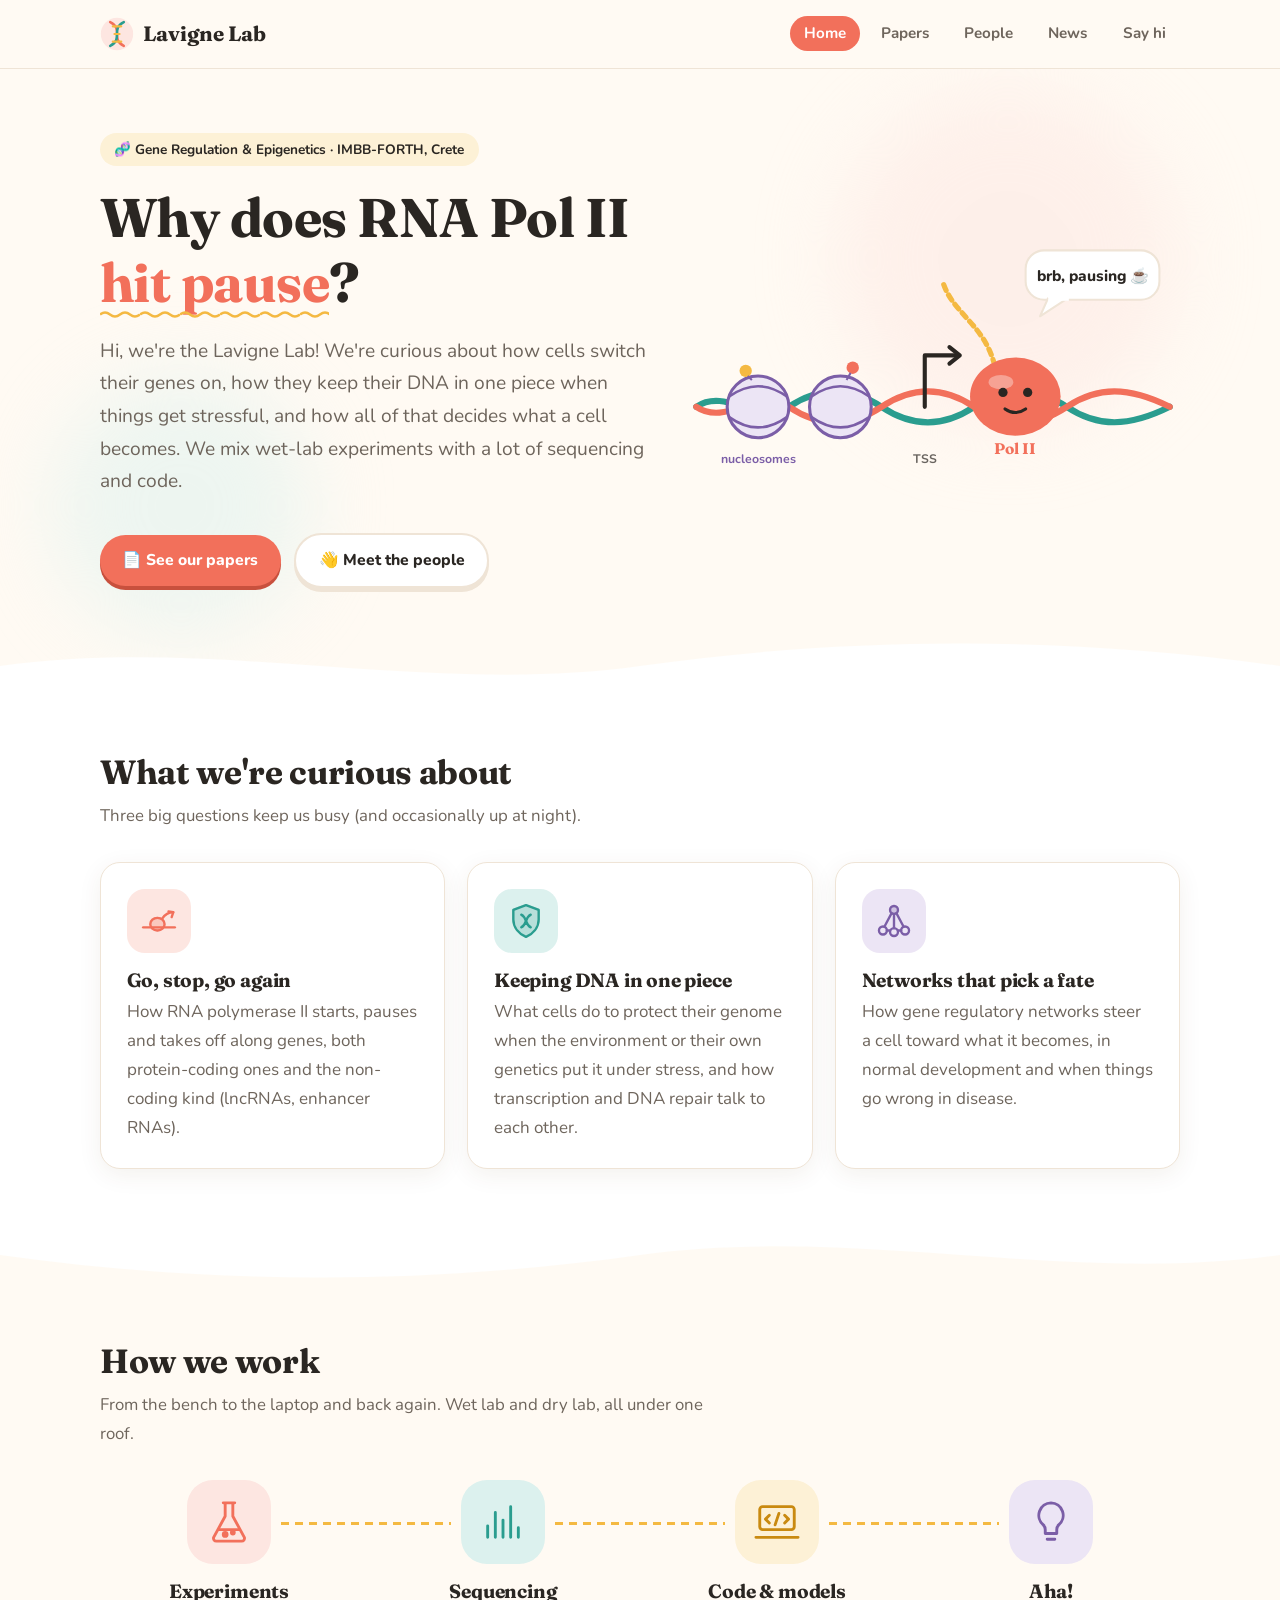
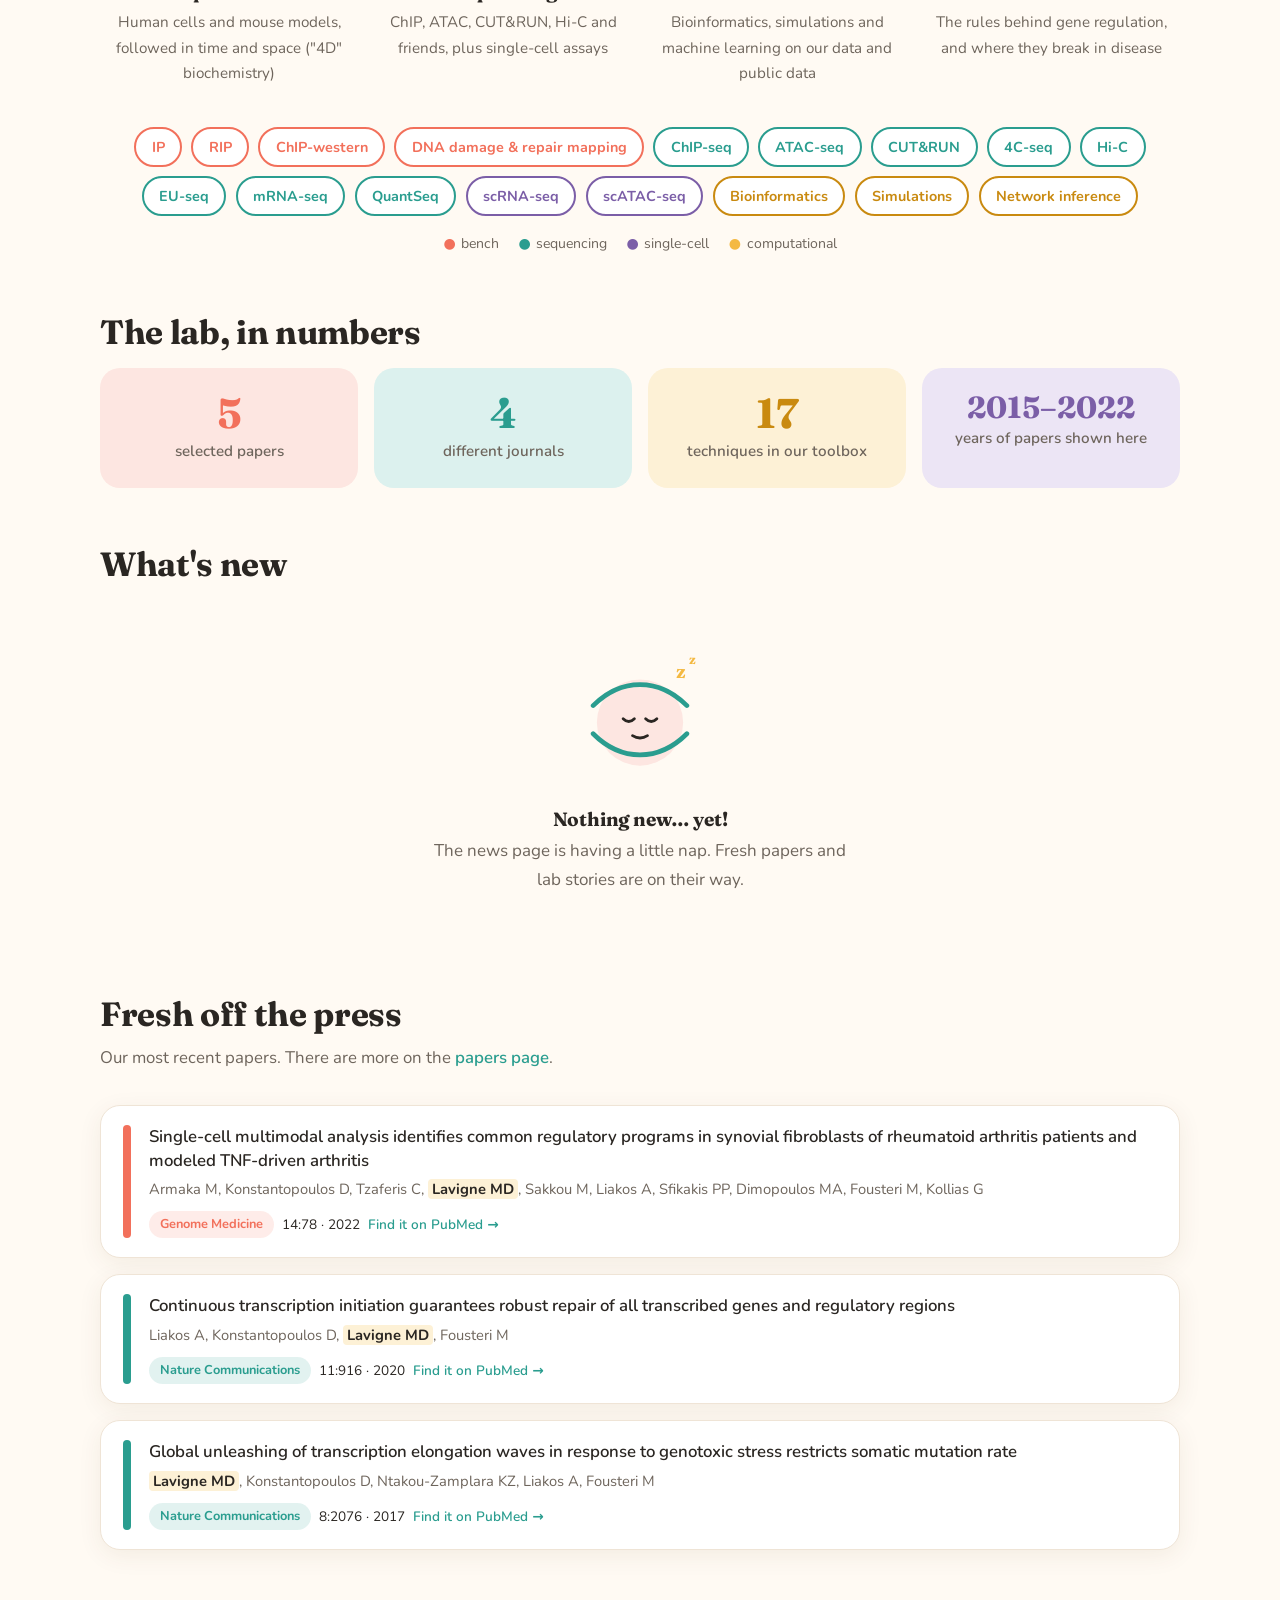
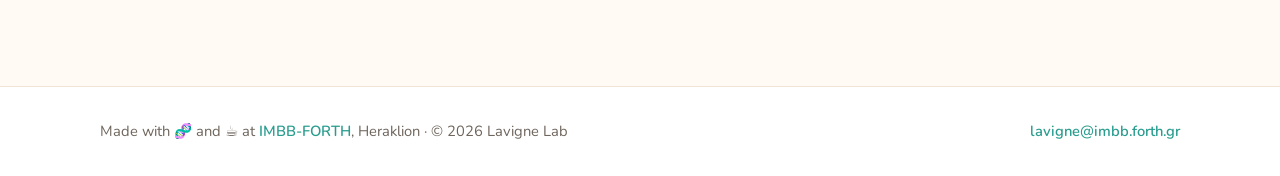
==== index.html @ dcebb525 "Lavigne Lab website: home, papers, people, news and contact pages Co-Authored-By: Claude Opus 5.5 <n" ====
<!doctype html>
<html lang="en">
<head>
  <meta charset="utf-8">
  <meta name="viewport" content="width=device-width, initial-scale=1">
  <title>Lavigne Lab · IMBB-FORTH</title>
  <meta name="description" content="Lavigne Lab at IMBB-FORTH, Crete: how cells switch genes on, keep their DNA safe, and decide what to become.">
  <link rel="preconnect" href="https://fonts.googleapis.com">
  <link href="https://fonts.googleapis.com/css2?family=Fraunces:opsz,wght@9..144,600;9..144,700&family=Nunito:wght@400;600;700;800&display=swap" rel="stylesheet">
  <link rel="stylesheet" href="css/style.css">
</head>
<body>
  <header id="site-header"></header>

  <main>
    <!-- HERO -->
    <section class="hero">
      <div class="blob" style="width:340px;height:340px;background:var(--coral-soft);top:20px;right:8%"></div>
      <div class="blob" style="width:260px;height:260px;background:var(--teal-soft);bottom:0;left:4%"></div>
      <div class="container hero-grid">
        <div>
          <span class="pill">🧬 Gene Regulation &amp; Epigenetics · IMBB-FORTH, Crete</span>
          <h1>Why does RNA Pol II <span class="squiggle">hit pause</span>?</h1>
          <p class="lead">Hi, we're the Lavigne Lab! We're curious about how cells switch their genes on, how they keep their DNA in one piece when things get stressful, and how all of that decides what a cell becomes. We mix wet-lab experiments with a lot of sequencing and code.</p>
          <a class="btn" href="publications.html">📄 See our papers</a>
          <a class="btn ghost" href="members.html">👋 Meet the people</a>
        </div>

        <div class="hero-art">
          <svg viewBox="0 0 480 300" role="img" aria-label="Cartoon of RNA polymerase II paused just after a gene's start site, with nucleosomes upstream">
            <!-- DNA -->
            <path d="M10 200 C 40 180, 70 220, 100 200 S 160 180, 190 200 S 250 220, 280 200 S 340 180, 370 200 S 430 220, 470 200" fill="none" stroke="#2a9d8f" stroke-width="6" stroke-linecap="round"/>
            <path d="M10 200 C 40 220, 70 180, 100 200 S 160 220, 190 200 S 250 180, 280 200 S 340 220, 370 200 S 430 180, 470 200" fill="none" stroke="#f2705b" stroke-width="6" stroke-linecap="round"/>
            <!-- nucleosomes -->
            <g>
              <circle cx="70" cy="200" r="30" fill="#ece5f5" stroke="#7b5ea7" stroke-width="3"/>
              <path d="M42 190 Q70 170 98 190 M42 210 Q70 230 98 210" fill="none" stroke="#7b5ea7" stroke-width="2.5"/>
              <circle cx="150" cy="200" r="30" fill="#ece5f5" stroke="#7b5ea7" stroke-width="3"/>
              <path d="M122 190 Q150 170 178 190 M122 210 Q150 230 178 210" fill="none" stroke="#7b5ea7" stroke-width="2.5"/>
              <!-- histone tail marks -->
              <circle cx="58" cy="165" r="6" fill="#f4b942"/><line x1="64" y1="174" x2="60" y2="170" stroke="#7b5ea7" stroke-width="2"/>
              <circle cx="162" cy="162" r="6" fill="#f2705b"/><line x1="156" y1="174" x2="160" y2="167" stroke="#7b5ea7" stroke-width="2"/>
              <text x="70" y="255" text-anchor="middle" font-family="Nunito" font-weight="700" font-size="12" fill="#7b5ea7">nucleosomes</text>
            </g>
            <!-- TSS arrow -->
            <path d="M232 200 V150 H262" fill="none" stroke="#2a2622" stroke-width="4" stroke-linecap="round" stroke-linejoin="round"/>
            <path d="M256 142 L266 150 L256 158" fill="none" stroke="#2a2622" stroke-width="4" stroke-linecap="round" stroke-linejoin="round"/>
            <text x="232" y="255" text-anchor="middle" font-family="Nunito" font-weight="700" font-size="12" fill="currentColor" opacity=".7">TSS</text>
            <!-- RNA -->
            <path class="rna" d="M300 160 C 290 120, 260 110, 250 80" fill="none" stroke="#f4b942" stroke-width="5" stroke-linecap="round"/>
            <!-- Pol II -->
            <g class="pol2">
              <ellipse cx="320" cy="190" rx="44" ry="38" fill="#f2705b"/>
              <ellipse cx="306" cy="176" rx="12" ry="7" fill="#fff" opacity=".35"/>
              <circle cx="308" cy="186" r="4.5" fill="#2a2622"/><circle cx="332" cy="186" r="4.5" fill="#2a2622"/>
              <path d="M310 202 q10 7 20 0" fill="none" stroke="#2a2622" stroke-width="3" stroke-linecap="round"/>
              <text x="320" y="246" text-anchor="middle" font-family="Fraunces" font-weight="700" font-size="15" fill="#f2705b">Pol II</text>
            </g>
            <!-- speech bubble -->
            <g class="pause-bubble">
              <rect x="330" y="48" width="130" height="48" rx="18" fill="#fff" stroke="#efe4d6" stroke-width="2"/>
              <path d="M352 94 L344 112 L370 95" fill="#fff" stroke="#efe4d6" stroke-width="2" stroke-linejoin="round"/>
              <rect x="352" y="92" width="20" height="5" fill="#fff"/>
              <text x="395" y="78" text-anchor="middle" font-family="Nunito" font-weight="800" font-size="15" fill="#2a2622">brb, pausing ☕</text>
            </g>
          </svg>
        </div>
      </div>
    </section>

    <!-- WHAT WE STUDY -->
    <svg class="wave" viewBox="0 0 1440 60" preserveAspectRatio="none" aria-hidden="true"><path d="M0 30 C 240 0, 480 60, 720 30 S 1200 0, 1440 30 V60 H0Z" fill="var(--surface)"/></svg>
    <section class="band">
      <div class="container">
        <h2>What we're curious about</h2>
        <p class="section-sub">Three big questions keep us busy (and occasionally up at night).</p>
        <div class="grid">
          <div class="card reveal">
            <div class="icon-badge bg-coral">
              <svg viewBox="0 0 48 48" fill="none" stroke="currentColor" stroke-width="3" stroke-linecap="round" stroke-linejoin="round"><path d="M4 32h40"/><ellipse cx="22" cy="28" rx="9" ry="8" fill="currentColor" opacity=".25"/><ellipse cx="22" cy="28" rx="9" ry="8"/><path d="M28 21c4-6 9-8 14-8"/><path d="M36 12l6 1-2 6"/></svg>
            </div>
            <h3>Go, stop, go again</h3>
            <p>How RNA polymerase II starts, pauses and takes off along genes, both protein-coding ones and the non-coding kind (lncRNAs, enhancer RNAs).</p>
          </div>
          <div class="card reveal">
            <div class="icon-badge bg-teal">
              <svg viewBox="0 0 48 48" fill="none" stroke="currentColor" stroke-width="3" stroke-linecap="round" stroke-linejoin="round"><path d="M24 4l16 6v12c0 10-7 18-16 22C15 40 8 32 8 22V10z" fill="currentColor" opacity=".2"/><path d="M24 4l16 6v12c0 10-7 18-16 22C15 40 8 32 8 22V10z"/><path d="M18 16c8 4 4 12 12 16M30 16c-8 4-4 12-12 16"/></svg>
            </div>
            <h3>Keeping DNA in one piece</h3>
            <p>What cells do to protect their genome when the environment or their own genetics put it under stress, and how transcription and DNA repair talk to each other.</p>
          </div>
          <div class="card reveal">
            <div class="icon-badge bg-plum">
              <svg viewBox="0 0 48 48" fill="none" stroke="currentColor" stroke-width="3" stroke-linecap="round" stroke-linejoin="round"><circle cx="24" cy="10" r="5" fill="currentColor" opacity=".25"/><circle cx="10" cy="36" r="5"/><circle cx="24" cy="38" r="5"/><circle cx="38" cy="36" r="5"/><circle cx="24" cy="10" r="5"/><path d="M21 14L12 31M24 15v18M27 14l9 17M15 36h4M29 36h4"/></svg>
            </div>
            <h3>Networks that pick a fate</h3>
            <p>How gene regulatory networks steer a cell toward what it becomes, in normal development and when things go wrong in disease.</p>
          </div>
        </div>
      </div>
    </section>
    <svg class="wave" viewBox="0 0 1440 60" preserveAspectRatio="none" aria-hidden="true"><path d="M0 0 H1440 V30 C 1200 60, 960 0, 720 30 S 240 60, 0 30Z" fill="var(--surface)"/></svg>

    <!-- HOW WE WORK -->
    <section>
      <div class="container">
        <h2>How we work</h2>
        <p class="section-sub">From the bench to the laptop and back again. Wet lab and dry lab, all under one roof.</p>
        <div class="pipeline">
          <div class="step reveal">
            <div class="icon-badge bg-coral"><svg viewBox="0 0 48 48" fill="none" stroke="currentColor" stroke-width="3" stroke-linecap="round" stroke-linejoin="round"><path d="M18 4h12M20 4v14L8 40a3 3 0 0 0 3 4h26a3 3 0 0 0 3-4L28 18V4"/><path d="M13 32h22" /><circle cx="20" cy="37" r="2" fill="currentColor"/><circle cx="28" cy="35" r="1.5" fill="currentColor"/></svg></div>
            <h3>Experiments</h3><p>Human cells and mouse models, followed in time and space ("4D" biochemistry)</p>
          </div>
          <div class="step reveal">
            <div class="icon-badge bg-teal"><svg viewBox="0 0 48 48" fill="none" stroke="currentColor" stroke-width="3" stroke-linecap="round"><path d="M8 40V28M16 40V14M24 40V22M32 40V8M40 40V30"/></svg></div>
            <h3>Sequencing</h3><p>ChIP, ATAC, CUT&amp;RUN, Hi-C and friends, plus single-cell assays</p>
          </div>
          <div class="step reveal">
            <div class="icon-badge bg-sun"><svg viewBox="0 0 48 48" fill="none" stroke="currentColor" stroke-width="3" stroke-linecap="round" stroke-linejoin="round"><rect x="6" y="8" width="36" height="24" rx="3"/><path d="M2 40h44M16 17l-4 4 4 4M32 17l4 4-4 4M26 15l-4 12"/></svg></div>
            <h3>Code &amp; models</h3><p>Bioinformatics, simulations and machine learning on our data and public data</p>
          </div>
          <div class="step reveal">
            <div class="icon-badge bg-plum"><svg viewBox="0 0 48 48" fill="none" stroke="currentColor" stroke-width="3" stroke-linecap="round" stroke-linejoin="round"><path d="M18 36h12M20 42h8M24 4a13 13 0 0 0-8 23c1 1 2 3 2 5v4h12v-4c0-2 1-4 2-5A13 13 0 0 0 24 4z"/></svg></div>
            <h3>Aha!</h3><p>The rules behind gene regulation, and where they break in disease</p>
          </div>
        </div>

        <div class="cloud" aria-label="Techniques we use">
          <span class="chip wet">IP</span><span class="chip wet">RIP</span><span class="chip wet">ChIP-western</span><span class="chip wet">DNA damage &amp; repair mapping</span>
          <span class="chip seq">ChIP-seq</span><span class="chip seq">ATAC-seq</span><span class="chip seq">CUT&amp;RUN</span><span class="chip seq">4C-seq</span><span class="chip seq">Hi-C</span><span class="chip seq">EU-seq</span><span class="chip seq">mRNA-seq</span><span class="chip seq">QuantSeq</span>
          <span class="chip sc">scRNA-seq</span><span class="chip sc">scATAC-seq</span>
          <span class="chip dry">Bioinformatics</span><span class="chip dry">Simulations</span><span class="chip dry">Network inference</span>
        </div>
        <div class="legend"><span class="wet">bench</span><span class="seq">sequencing</span><span class="sc">single-cell</span><span class="dry">computational</span></div>
      </div>
    </section>

    <!-- NUMBERS -->
    <section style="padding-top:0">
      <div class="container">
        <h2>The lab, in numbers</h2>
        <div class="stats" id="stats"></div>
      </div>
    </section>

    <!-- NEWS + PAPERS -->
    <section style="padding-top:0">
      <div class="container">
        <h2>What's new</h2>
        <div id="home-news"></div>
      </div>
    </section>
    <section style="padding-top:0">
      <div class="container">
        <h2>Fresh off the press</h2>
        <p class="section-sub">Our most recent papers. There are more on the <a href="publications.html">papers page</a>.</p>
        <div id="home-pubs"></div>
      </div>
    </section>
  </main>

  <footer id="site-footer"></footer>
  <script src="js/data.js"></script>
  <script src="js/main.js"></script>
</body>
</html>
---- css/style.css ----
:root {
  --bg: #fffaf3;
  --surface: #ffffff;
  --text: #2a2622;
  --muted: #6e655c;
  --border: #efe4d6;
  --coral: #f2705b;
  --teal: #2a9d8f;
  --sun: #f4b942;
  --plum: #7b5ea7;
  --sky: #4d9de0;
  --accent: var(--teal);
  --coral-soft: #fde6e1;
  --teal-soft: #dcf1ee;
  --sun-soft: #fdf1d6;
  --plum-soft: #ece5f5;
  --max: 1120px;
  --radius: 20px;
  --shadow: 0 6px 24px rgba(80, 50, 20, .07);
  font-family: "Nunito", system-ui, -apple-system, "Segoe UI", Roboto, sans-serif;
}
@media (prefers-color-scheme: dark) {
  :root {
    --bg: #1b1916;
    --surface: #24211d;
    --text: #f3ece3;
    --muted: #b3a89b;
    --border: #3a342d;
    --coral-soft: #3f2723;
    --teal-soft: #1d3633;
    --sun-soft: #3b3020;
    --plum-soft: #2f2839;
    --shadow: 0 6px 24px rgba(0, 0, 0, .3);
  }
}

* { box-sizing: border-box; }
html { scroll-behavior: smooth; }
body {
  margin: 0; background: var(--bg); color: var(--text);
  line-height: 1.7; font-size: 17px;
  display: flex; flex-direction: column; min-height: 100vh;
  overflow-x: hidden;
}
a { color: var(--teal); text-decoration: none; font-weight: 600; }
a:hover { text-decoration: underline wavy var(--coral) 1px; text-underline-offset: 4px; }
h1, h2, h3 { font-family: "Fraunces", Georgia, serif; line-height: 1.2; font-weight: 700; letter-spacing: -.01em; }
h1 { font-size: clamp(2.2rem, 5vw, 3.4rem); margin: 0 0 .8rem; }
h2 { font-size: clamp(1.6rem, 3vw, 2.1rem); margin: 0 0 1rem; }
h3 { font-size: 1.2rem; margin: 0 0 .4rem; }
.container { width: 100%; max-width: var(--max); margin: 0 auto; padding: 0 20px; }
main { flex: 1; padding-bottom: 4rem; }
section { padding: 3.5rem 0; }
.squiggle { color: var(--coral); white-space: nowrap; position: relative; }
.squiggle::after {
  content: ""; position: absolute; left: 0; right: 0; bottom: -.15em; height: .35em;
  background: url("data:image/svg+xml,%3Csvg xmlns='http://www.w3.org/2000/svg' viewBox='0 0 40 8'%3E%3Cpath d='M0 4 Q5 0 10 4 T20 4 T30 4 T40 4' fill='none' stroke='%23f4b942' stroke-width='2.5'/%3E%3C/svg%3E") repeat-x;
  background-size: 40px 100%;
}
.section-sub { color: var(--muted); max-width: 640px; margin: -.4rem 0 2rem; font-size: 1.05rem; }

/* Header */
.site-header {
  background: color-mix(in srgb, var(--bg) 88%, transparent);
  backdrop-filter: blur(10px);
  border-bottom: 1px solid var(--border);
  position: sticky; top: 0; z-index: 20;
}
.nav { display: flex; align-items: center; justify-content: space-between; height: 68px; }
.brand { display: flex; align-items: center; gap: .55rem; font-family: "Fraunces", Georgia, serif; font-weight: 700; font-size: 1.3rem; color: var(--text); }
.brand:hover { text-decoration: none; }
.brand svg { width: 34px; height: 34px; }
.nav ul { list-style: none; display: flex; gap: .4rem; margin: 0; padding: 0; }
.nav a.link { color: var(--muted); font-weight: 700; font-size: .95rem; padding: .45rem .9rem; border-radius: 999px; transition: background .2s, color .2s; }
.nav a.link:hover { background: var(--teal-soft); color: var(--teal); text-decoration: none; }
.nav a.link.active { background: var(--coral); color: #fff; }
.menu-btn { display: none; background: var(--teal-soft); border: 0; color: var(--teal); font-size: 1.3rem; width: 42px; height: 42px; border-radius: 12px; cursor: pointer; }
@media (max-width: 800px) {
  .menu-btn { display: block; }
  .nav ul {
    display: none; position: absolute; top: 68px; left: 0; right: 0; flex-direction: column; gap: .2rem;
    background: var(--surface); border-bottom: 1px solid var(--border); padding: .6rem 20px 1rem;
  }
  .nav ul.open { display: flex; }
  .nav a.link { display: block; }
}

/* Hero */
.hero { padding: 4rem 0 3rem; position: relative; }
.hero-grid { display: grid; grid-template-columns: 1.05fr .95fr; gap: 2.5rem; align-items: center; }
@media (max-width: 900px) { .hero-grid { grid-template-columns: 1fr; } }
.pill {
  display: inline-flex; align-items: center; gap: .45rem; background: var(--sun-soft); color: var(--text);
  padding: .3rem .9rem; border-radius: 999px; font-weight: 700; font-size: .85rem; margin-bottom: 1.2rem;
}
.hero p.lead { font-size: 1.2rem; color: var(--muted); max-width: 560px; }
.btn {
  display: inline-flex; align-items: center; gap: .4rem; padding: .75rem 1.4rem; border-radius: 999px;
  background: var(--coral); color: #fff; font-weight: 800; font-size: .98rem; margin: 1rem .6rem 0 0;
  box-shadow: 0 4px 0 #c8503d; transition: transform .15s, box-shadow .15s;
}
.btn:hover { text-decoration: none; transform: translateY(2px); box-shadow: 0 2px 0 #c8503d; }
.btn.ghost { background: var(--surface); color: var(--text); box-shadow: 0 4px 0 var(--border); border: 2px solid var(--border); }
.btn.ghost:hover { box-shadow: 0 2px 0 var(--border); }
.hero-art { position: relative; }
.hero-art svg { width: 100%; height: auto; }
.blob { position: absolute; border-radius: 50%; filter: blur(40px); opacity: .5; z-index: -1; }

/* Hero illustration animation */
.pol2 { animation: bob 3s ease-in-out infinite; transform-origin: center; }
.rna { stroke-dasharray: 6 5; animation: flow 1.6s linear infinite; }
.pause-bubble { animation: pop 3s ease-in-out infinite; transform-origin: 380px 70px; }
@keyframes bob { 0%, 100% { transform: translateY(0); } 50% { transform: translateY(-6px); } }
@keyframes flow { to { stroke-dashoffset: -22; } }
@keyframes pop { 0%, 20% { transform: scale(.8); opacity: 0; } 35%, 85% { transform: scale(1); opacity: 1; } 100% { opacity: 0; } }
@media (prefers-reduced-motion: reduce) { .pol2, .rna, .pause-bubble { animation: none; } .pause-bubble { opacity: 1; } }

/* Wave divider */
.wave { display: block; width: 100%; height: 60px; }
.band { background: var(--surface); }

/* Cards */
.grid { display: grid; gap: 1.4rem; grid-template-columns: repeat(auto-fill, minmax(270px, 1fr)); }
.card {
  background: var(--surface); border: 1px solid var(--border); border-radius: var(--radius);
  padding: 1.6rem; box-shadow: var(--shadow); transition: transform .2s, box-shadow .2s;
}
.card:hover { transform: translateY(-4px) rotate(-.3deg); }
.card p { margin: .3rem 0 0; color: var(--muted); }
.icon-badge {
  width: 64px; height: 64px; border-radius: 18px; display: grid; place-items: center; margin-bottom: 1rem;
}
.icon-badge svg { width: 38px; height: 38px; }
.bg-coral { background: var(--coral-soft); color: var(--coral); }
.bg-teal { background: var(--teal-soft); color: var(--teal); }
.bg-sun { background: var(--sun-soft); color: #c98a10; }
.bg-plum { background: var(--plum-soft); color: var(--plum); }

/* Pipeline */
.pipeline { display: grid; grid-template-columns: repeat(4, 1fr); gap: 1rem; position: relative; }
.pipeline .step { text-align: center; position: relative; }
.pipeline .step .icon-badge { margin: 0 auto 1rem; width: 84px; height: 84px; border-radius: 26px; }
.pipeline .step .icon-badge svg { width: 46px; height: 46px; }
.pipeline .step:not(:last-child)::after {
  content: ""; position: absolute; top: 42px; left: calc(50% + 52px); width: calc(100% - 104px + 1rem); height: 3px;
  background: repeating-linear-gradient(90deg, var(--sun) 0 8px, transparent 8px 14px);
}
.pipeline .step p { color: var(--muted); font-size: .95rem; margin: 0; }
@media (max-width: 760px) { .pipeline { grid-template-columns: 1fr 1fr; } .pipeline .step::after { display: none; } }

/* Technique cloud */
.cloud { display: flex; flex-wrap: wrap; gap: .6rem; justify-content: center; margin-top: 2.5rem; }
.chip {
  padding: .35rem .95rem; border-radius: 999px; font-weight: 700; font-size: .9rem;
  border: 2px solid currentColor; background: var(--surface); transition: transform .15s;
}
.chip:hover { transform: scale(1.08) rotate(-2deg); }
.chip.wet { color: var(--coral); } .chip.seq { color: var(--teal); } .chip.sc { color: var(--plum); } .chip.dry { color: #c98a10; }
.legend { display: flex; gap: 1.2rem; justify-content: center; flex-wrap: wrap; margin-top: 1rem; font-size: .88rem; color: var(--muted); }
.legend span::before { content: "●"; margin-right: .35rem; }
.legend .wet::before { color: var(--coral); } .legend .seq::before { color: var(--teal); }
.legend .sc::before { color: var(--plum); } .legend .dry::before { color: var(--sun); }

/* Stats */
.stats { display: grid; grid-template-columns: repeat(auto-fit, minmax(170px, 1fr)); gap: 1rem; }
.stat { text-align: center; padding: 1.4rem 1rem; border-radius: var(--radius); }
.stat b { display: block; font-family: "Fraunces", Georgia, serif; font-size: 2.6rem; line-height: 1.1; }
.stat span { color: var(--muted); font-weight: 600; font-size: .95rem; }

/* Page head */
.page-head { padding: 3.5rem 0 2rem; display: grid; grid-template-columns: 1fr auto; gap: 2rem; align-items: center; }
.page-head p { color: var(--muted); max-width: 600px; margin: 0; font-size: 1.1rem; }
.page-head svg { width: 170px; height: 170px; }
@media (max-width: 640px) { .page-head { grid-template-columns: 1fr; } .page-head svg { width: 120px; height: 120px; } }

/* Members */
.member { text-align: center; }
#members-current .grid, #members-alumni .grid { align-items: start; }
.avatar {
  width: 128px; height: 128px; border-radius: 42% 58% 55% 45% / 50% 45% 55% 50%; margin: 0 auto 1rem; object-fit: cover;
  display: flex; align-items: center; justify-content: center; color: #fff;
  font-family: "Fraunces", Georgia, serif; font-size: 2.4rem; font-weight: 700;
}
.member .role { color: var(--coral); font-weight: 700; font-size: .92rem; margin: 0; }
.member-tags { display: flex; flex-wrap: wrap; gap: .4rem; justify-content: center; margin-top: .9rem; }
.tag { background: var(--teal-soft); color: var(--teal); border-radius: 999px; padding: .15rem .65rem; font-size: .8rem; font-weight: 700; }
.member-links { display: flex; gap: .5rem; justify-content: center; flex-wrap: wrap; margin-top: 1.1rem; }
.mlink {
  display: inline-flex; align-items: center; gap: .35rem; padding: .4rem .85rem; border-radius: 999px;
  font-size: .85rem; font-weight: 800; border: 2px solid currentColor; transition: transform .15s, background .15s, color .15s;
}
.mlink svg { width: 16px; height: 16px; }
.mlink:hover { text-decoration: none; transform: translateY(-2px); color: #fff !important; }
.mlink.cv { color: var(--coral); } .mlink.cv:hover { background: var(--coral); }
.mlink.gh { color: var(--text); } .mlink.gh:hover { background: #24292f; border-color: #24292f; }
.mlink.li { color: #0a66c2; } .mlink.li:hover { background: #0a66c2; }
.pi-card { display: grid; grid-template-columns: 200px 1fr; gap: 2rem; align-items: center; }
.pi-card .avatar { width: 200px; height: 200px; font-size: 3.4rem; margin: 0; }
@media (max-width: 640px) { .pi-card { grid-template-columns: 1fr; text-align: center; } .pi-card .avatar { margin: 0 auto; } }
.empty-state { text-align: center; padding: 2.5rem 1rem; }
.empty-state svg { width: 150px; height: 150px; margin-bottom: .5rem; }
.empty-state p { color: var(--muted); margin: .2rem auto; max-width: 420px; }

/* Publications */
.charts { display: grid; grid-template-columns: 1.5fr 1fr; gap: 1.4rem; margin-bottom: 2.5rem; }
@media (max-width: 800px) { .charts { grid-template-columns: 1fr; } }
.chart-card h3 { font-size: 1.05rem; }
.chart svg { width: 100%; height: auto; overflow: visible; }
.chart .bar { transition: opacity .2s; cursor: default; }
.chart .bar:hover { opacity: .75; }
.chart text { fill: var(--muted); font-family: "Nunito", sans-serif; font-size: 11px; font-weight: 600; }
.donut-wrap { display: flex; align-items: center; gap: 1rem; flex-wrap: wrap; }
.donut-wrap svg { width: 150px; height: 150px; flex: none; }
.donut-legend { list-style: none; padding: 0; margin: 0; font-size: .88rem; }
.donut-legend li { display: flex; align-items: center; gap: .5rem; padding: .15rem 0; }
.donut-legend i { width: 12px; height: 12px; border-radius: 4px; flex: none; }
.pub-tools { display: flex; gap: .8rem; flex-wrap: wrap; margin-bottom: 1.5rem; }
.pub-tools input, .pub-tools select {
  padding: .65rem 1rem; border: 2px solid var(--border); border-radius: 999px;
  background: var(--surface); color: var(--text); font: inherit; font-size: .95rem;
}
.pub-tools input:focus, .pub-tools select:focus { outline: none; border-color: var(--teal); }
.pub-tools input { flex: 1; min-width: 200px; }
.year-head { display: flex; align-items: center; gap: .8rem; font-size: 1.5rem; margin: 2rem 0 1rem; }
.year-head::after { content: ""; flex: 1; height: 3px; background: repeating-linear-gradient(90deg, var(--border) 0 8px, transparent 8px 14px); }
.pub { display: grid; grid-template-columns: 8px 1fr; gap: 1.1rem; padding: 1.2rem 1.4rem; margin-bottom: 1rem; }
.pub .stripe { border-radius: 8px; }
.pub .title { font-weight: 800; font-size: 1.05rem; line-height: 1.4; }
.pub .title a { color: var(--text); }
.pub .authors { color: var(--muted); font-size: .92rem; margin-top: .3rem; }
.pub .authors b { color: var(--text); background: var(--sun-soft); padding: 0 .25rem; border-radius: 4px; }
.pub .meta { display: flex; gap: .5rem; flex-wrap: wrap; align-items: center; margin-top: .6rem; font-size: .85rem; }
.badge { padding: .15rem .7rem; border-radius: 999px; font-weight: 700; font-size: .8rem; }

/* News */
.news-item { display: grid; grid-template-columns: 90px 1fr; gap: 1.4rem; align-items: start; margin-bottom: 1.2rem; }
.date-badge { text-align: center; background: var(--coral); color: #fff; border-radius: 18px; padding: .6rem .3rem; font-weight: 800; line-height: 1.15; }
.date-badge small { display: block; font-size: .78rem; opacity: .9; font-weight: 700; }
.date-badge b { font-family: "Fraunces", serif; font-size: 1.7rem; }

/* Contact */
.contact-grid { display: grid; grid-template-columns: 1fr 1.1fr; gap: 1.5rem; }
@media (max-width: 800px) { .contact-grid { grid-template-columns: 1fr; } }
.contact-list { list-style: none; padding: 0; margin: 1rem 0 0; }
.contact-list li { display: flex; gap: 1rem; align-items: flex-start; padding: .8rem 0; border-bottom: 2px dashed var(--border); }
.contact-list li:last-child { border-bottom: 0; }
.contact-list .icon-badge { width: 44px; height: 44px; border-radius: 14px; margin: 0; flex: none; }
.contact-list .icon-badge svg { width: 22px; height: 22px; }
.contact-list small { display: block; color: var(--muted); font-weight: 700; font-size: .8rem; text-transform: uppercase; letter-spacing: .05em; }
.map { width: 100%; height: 100%; min-height: 380px; border: 0; border-radius: var(--radius); box-shadow: var(--shadow); }

/* Footer */
.site-footer { background: var(--surface); border-top: 1px solid var(--border); padding: 2rem 0; color: var(--muted); font-size: .92rem; }
.site-footer .container { display: flex; justify-content: space-between; flex-wrap: wrap; gap: 1rem; align-items: center; }

/* Reveal on scroll */
/* Only elements that start below the fold get .pending; anything already on screen is never hidden */
.reveal { transition: opacity .6s ease, transform .6s ease; }
.reveal.pending { opacity: 0; transform: translateY(18px); }
@media (prefers-reduced-motion: reduce) { .reveal.pending { opacity: 1; transform: none; } .reveal { transition: none; } }
@media print { .reveal.pending { opacity: 1; transform: none; } }
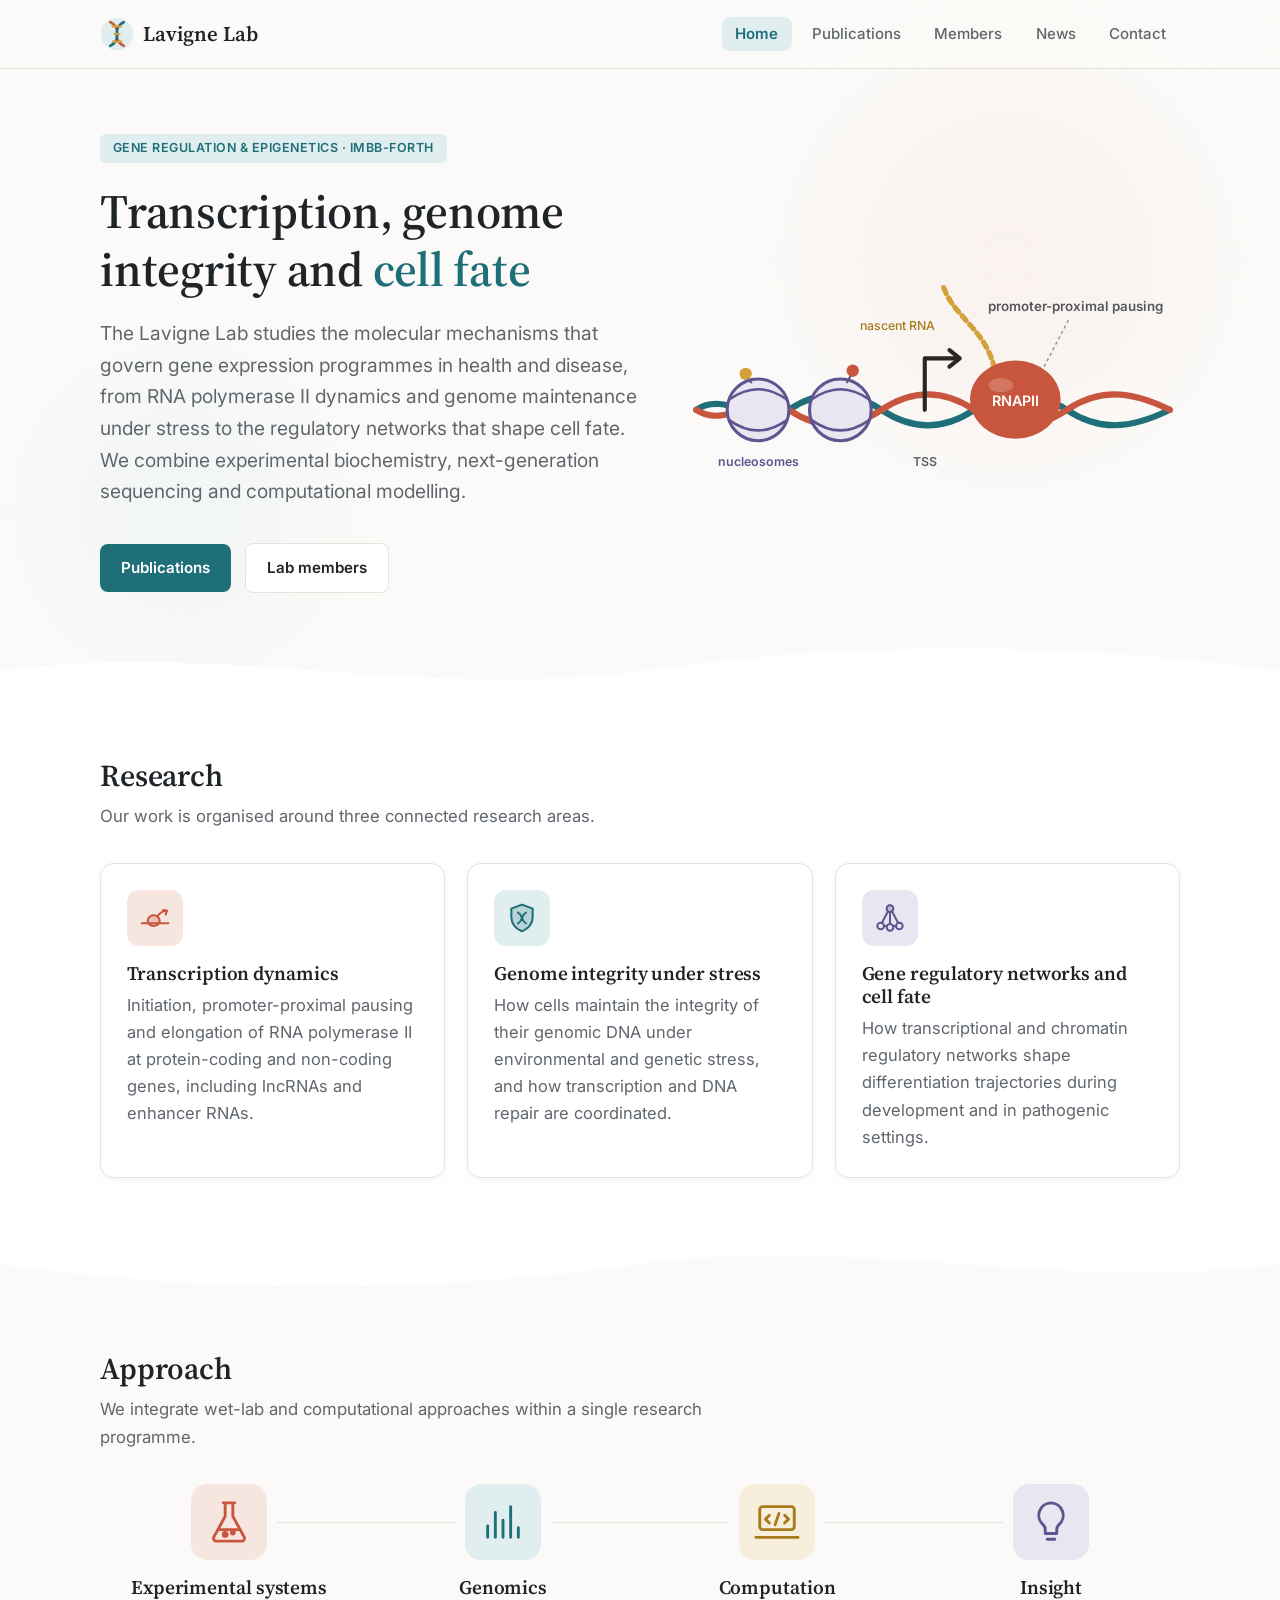
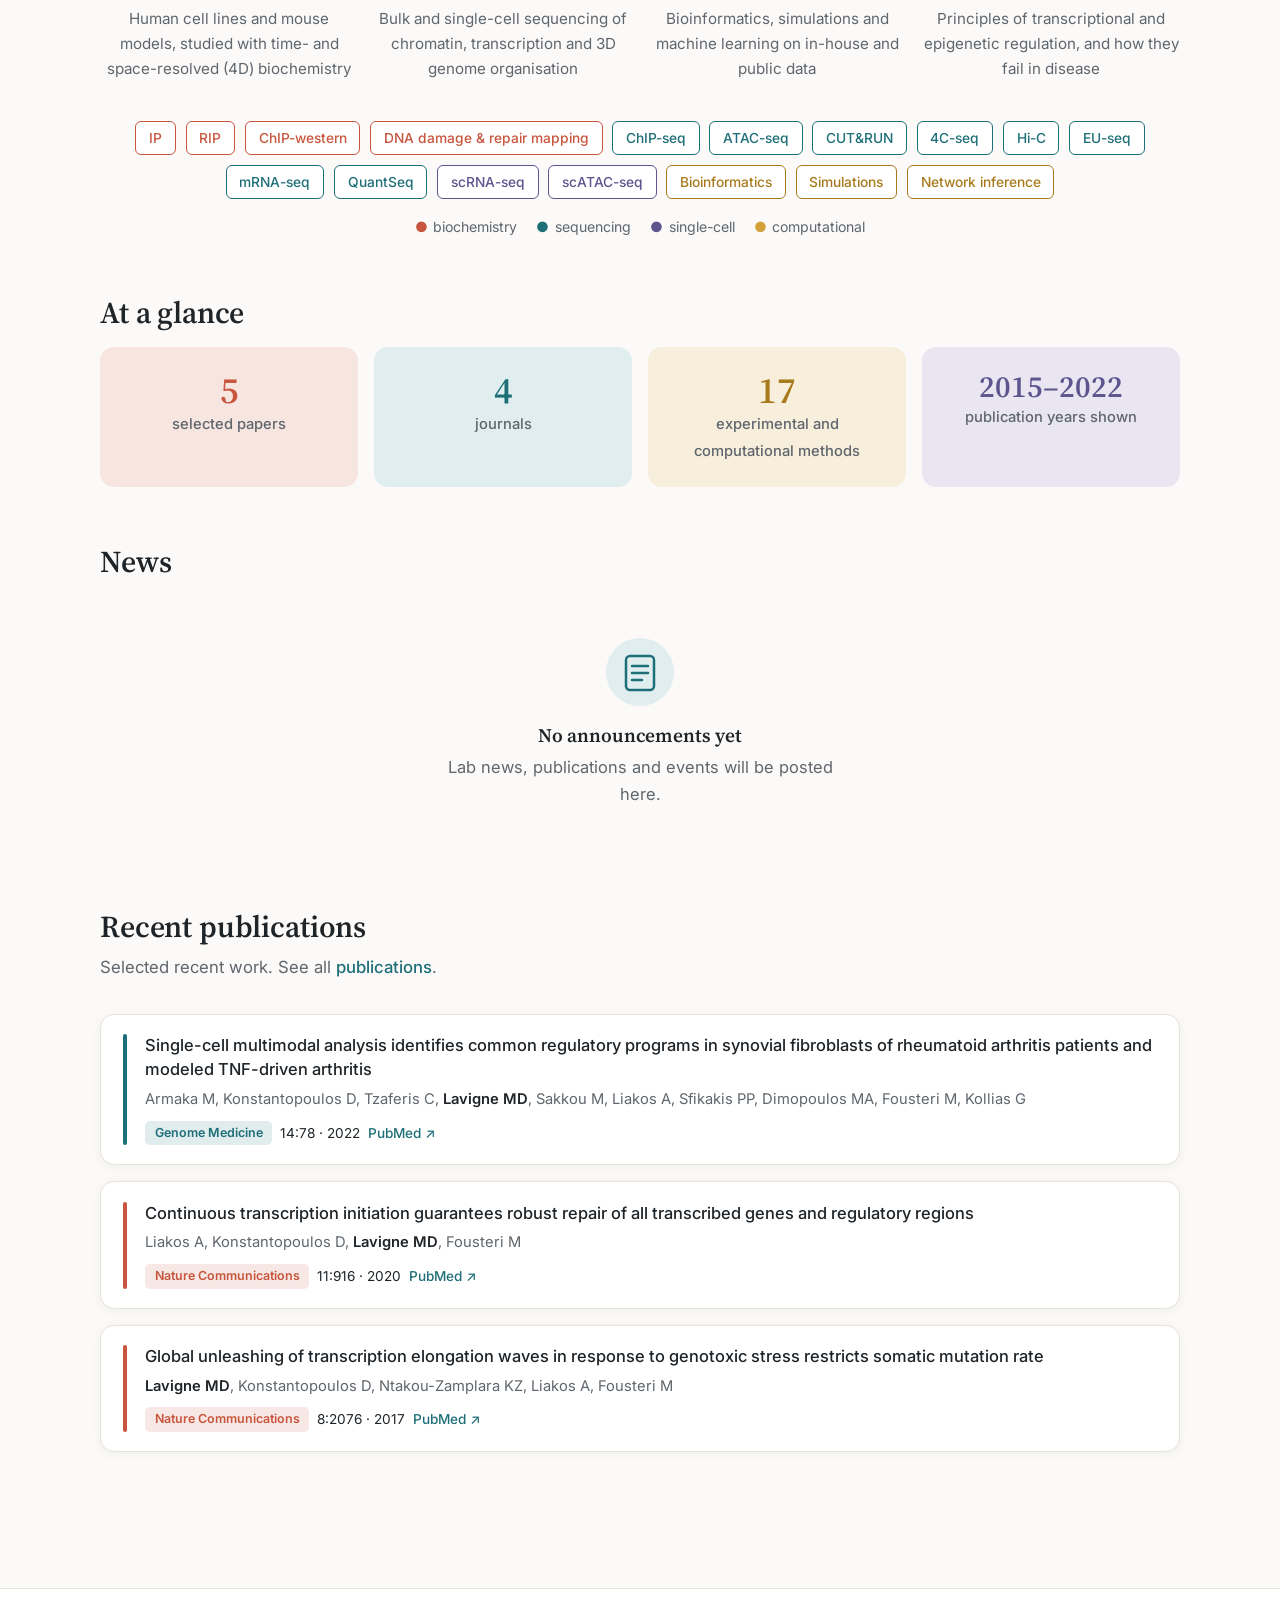
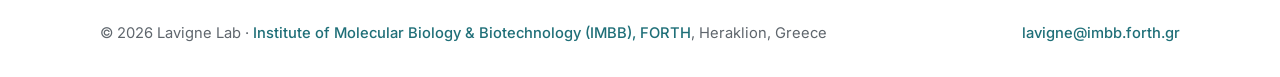
==== commit 976beb9d: "Give the site a more professional look and tone Restrained typography and palette, formal copy, Cont" ====
--- a/index.html
+++ b/index.html
@@ -4,9 +4,9 @@
   <meta charset="utf-8">
   <meta name="viewport" content="width=device-width, initial-scale=1">
   <title>Lavigne Lab · IMBB-FORTH</title>
-  <meta name="description" content="Lavigne Lab at IMBB-FORTH, Crete: how cells switch genes on, keep their DNA safe, and decide what to become.">
+  <meta name="description" content="Lavigne Lab at IMBB-FORTH, Heraklion: transcription dynamics, genome integrity and gene regulatory networks in health and disease.">
   <link rel="preconnect" href="https://fonts.googleapis.com">
-  <link href="https://fonts.googleapis.com/css2?family=Fraunces:opsz,wght@9..144,600;9..144,700&family=Nunito:wght@400;600;700;800&display=swap" rel="stylesheet">
+  <link href="https://fonts.googleapis.com/css2?family=Inter:wght@400;500;600&family=Source+Serif+4:opsz,wght@8..60,600;8..60,700&display=swap" rel="stylesheet">
   <link rel="stylesheet" href="css/style.css">
 </head>
 <body>
@@ -19,49 +19,47 @@
       <div class="blob" style="width:260px;height:260px;background:var(--teal-soft);bottom:0;left:4%"></div>
       <div class="container hero-grid">
         <div>
-          <span class="pill">🧬 Gene Regulation &amp; Epigenetics · IMBB-FORTH, Crete</span>
-          <h1>Why does RNA Pol II <span class="squiggle">hit pause</span>?</h1>
-          <p class="lead">Hi, we're the Lavigne Lab! We're curious about how cells switch their genes on, how they keep their DNA in one piece when things get stressful, and how all of that decides what a cell becomes. We mix wet-lab experiments with a lot of sequencing and code.</p>
-          <a class="btn" href="publications.html">📄 See our papers</a>
-          <a class="btn ghost" href="members.html">👋 Meet the people</a>
+          <span class="pill">Gene Regulation &amp; Epigenetics · IMBB-FORTH</span>
+          <h1>Transcription, genome integrity and <span class="squiggle">cell fate</span></h1>
+          <p class="lead">The Lavigne Lab studies the molecular mechanisms that govern gene expression programmes in health and disease, from RNA polymerase II dynamics and genome maintenance under stress to the regulatory networks that shape cell fate. We combine experimental biochemistry, next-generation sequencing and computational modelling.</p>
+          <a class="btn" href="publications.html">Publications</a>
+          <a class="btn ghost" href="members.html">Lab members</a>
         </div>
 
         <div class="hero-art">
-          <svg viewBox="0 0 480 300" role="img" aria-label="Cartoon of RNA polymerase II paused just after a gene's start site, with nucleosomes upstream">
+          <svg viewBox="0 0 480 300" role="img" aria-label="Schematic of RNA polymerase II paused downstream of the transcription start site, with nucleosomes upstream">
             <!-- DNA -->
-            <path d="M10 200 C 40 180, 70 220, 100 200 S 160 180, 190 200 S 250 220, 280 200 S 340 180, 370 200 S 430 220, 470 200" fill="none" stroke="#2a9d8f" stroke-width="6" stroke-linecap="round"/>
-            <path d="M10 200 C 40 220, 70 180, 100 200 S 160 220, 190 200 S 250 180, 280 200 S 340 220, 370 200 S 430 180, 470 200" fill="none" stroke="#f2705b" stroke-width="6" stroke-linecap="round"/>
+            <path d="M10 200 C 40 180, 70 220, 100 200 S 160 180, 190 200 S 250 220, 280 200 S 340 180, 370 200 S 430 220, 470 200" fill="none" stroke="#1f6f78" stroke-width="6" stroke-linecap="round"/>
+            <path d="M10 200 C 40 220, 70 180, 100 200 S 160 220, 190 200 S 250 180, 280 200 S 340 220, 370 200 S 430 180, 470 200" fill="none" stroke="#c8553d" stroke-width="6" stroke-linecap="round"/>
             <!-- nucleosomes -->
             <g>
-              <circle cx="70" cy="200" r="30" fill="#ece5f5" stroke="#7b5ea7" stroke-width="3"/>
-              <path d="M42 190 Q70 170 98 190 M42 210 Q70 230 98 210" fill="none" stroke="#7b5ea7" stroke-width="2.5"/>
-              <circle cx="150" cy="200" r="30" fill="#ece5f5" stroke="#7b5ea7" stroke-width="3"/>
-              <path d="M122 190 Q150 170 178 190 M122 210 Q150 230 178 210" fill="none" stroke="#7b5ea7" stroke-width="2.5"/>
+              <circle cx="70" cy="200" r="30" fill="#e9e6f1" stroke="#5e548e" stroke-width="3"/>
+              <path d="M42 190 Q70 170 98 190 M42 210 Q70 230 98 210" fill="none" stroke="#5e548e" stroke-width="2.5"/>
+              <circle cx="150" cy="200" r="30" fill="#e9e6f1" stroke="#5e548e" stroke-width="3"/>
+              <path d="M122 190 Q150 170 178 190 M122 210 Q150 230 178 210" fill="none" stroke="#5e548e" stroke-width="2.5"/>
               <!-- histone tail marks -->
-              <circle cx="58" cy="165" r="6" fill="#f4b942"/><line x1="64" y1="174" x2="60" y2="170" stroke="#7b5ea7" stroke-width="2"/>
-              <circle cx="162" cy="162" r="6" fill="#f2705b"/><line x1="156" y1="174" x2="160" y2="167" stroke="#7b5ea7" stroke-width="2"/>
-              <text x="70" y="255" text-anchor="middle" font-family="Nunito" font-weight="700" font-size="12" fill="#7b5ea7">nucleosomes</text>
+              <circle cx="58" cy="165" r="6" fill="#d4a03a"/><line x1="64" y1="174" x2="60" y2="170" stroke="#5e548e" stroke-width="2"/>
+              <circle cx="162" cy="162" r="6" fill="#c8553d"/><line x1="156" y1="174" x2="160" y2="167" stroke="#5e548e" stroke-width="2"/>
+              <text x="70" y="255" text-anchor="middle" font-family="Inter" font-weight="600" font-size="12" fill="#5e548e">nucleosomes</text>
             </g>
             <!-- TSS arrow -->
             <path d="M232 200 V150 H262" fill="none" stroke="#2a2622" stroke-width="4" stroke-linecap="round" stroke-linejoin="round"/>
             <path d="M256 142 L266 150 L256 158" fill="none" stroke="#2a2622" stroke-width="4" stroke-linecap="round" stroke-linejoin="round"/>
-            <text x="232" y="255" text-anchor="middle" font-family="Nunito" font-weight="700" font-size="12" fill="currentColor" opacity=".7">TSS</text>
+            <text x="232" y="255" text-anchor="middle" font-family="Inter" font-weight="600" font-size="12" fill="currentColor" opacity=".7">TSS</text>
             <!-- RNA -->
-            <path class="rna" d="M300 160 C 290 120, 260 110, 250 80" fill="none" stroke="#f4b942" stroke-width="5" stroke-linecap="round"/>
+            <path class="rna" d="M300 160 C 290 120, 260 110, 250 80" fill="none" stroke="#d4a03a" stroke-width="5" stroke-linecap="round"/>
             <!-- Pol II -->
             <g class="pol2">
-              <ellipse cx="320" cy="190" rx="44" ry="38" fill="#f2705b"/>
-              <ellipse cx="306" cy="176" rx="12" ry="7" fill="#fff" opacity=".35"/>
-              <circle cx="308" cy="186" r="4.5" fill="#2a2622"/><circle cx="332" cy="186" r="4.5" fill="#2a2622"/>
-              <path d="M310 202 q10 7 20 0" fill="none" stroke="#2a2622" stroke-width="3" stroke-linecap="round"/>
-              <text x="320" y="246" text-anchor="middle" font-family="Fraunces" font-weight="700" font-size="15" fill="#f2705b">Pol II</text>
+              <ellipse cx="320" cy="190" rx="44" ry="38" fill="#c8553d"/>
+              <ellipse cx="306" cy="176" rx="12" ry="7" fill="#fff" opacity=".2"/>
+              <text x="320" y="196" text-anchor="middle" font-family="Inter" font-weight="600" font-size="14" fill="#fff">RNAPII</text>
+              
             </g>
-            <!-- speech bubble -->
-            <g class="pause-bubble">
-              <rect x="330" y="48" width="130" height="48" rx="18" fill="#fff" stroke="#efe4d6" stroke-width="2"/>
-              <path d="M352 94 L344 112 L370 95" fill="#fff" stroke="#efe4d6" stroke-width="2" stroke-linejoin="round"/>
-              <rect x="352" y="92" width="20" height="5" fill="#fff"/>
-              <text x="395" y="78" text-anchor="middle" font-family="Nunito" font-weight="800" font-size="15" fill="#2a2622">brb, pausing ☕</text>
+            <!-- label -->
+            <g>
+              <path d="M348 158 L372 112" stroke="currentColor" stroke-width="1.5" opacity=".45" stroke-dasharray="3 3"/>
+              <text x="378" y="104" text-anchor="middle" font-family="Inter" font-weight="600" font-size="13" fill="currentColor" opacity=".75">promoter-proximal pausing</text>
+              <text x="242" y="122" text-anchor="end" font-family="Inter" font-weight="500" font-size="12" fill="#a87a1c">nascent RNA</text>
             </g>
           </svg>
         </div>
@@ -72,29 +70,29 @@
     <svg class="wave" viewBox="0 0 1440 60" preserveAspectRatio="none" aria-hidden="true"><path d="M0 30 C 240 0, 480 60, 720 30 S 1200 0, 1440 30 V60 H0Z" fill="var(--surface)"/></svg>
     <section class="band">
       <div class="container">
-        <h2>What we're curious about</h2>
-        <p class="section-sub">Three big questions keep us busy (and occasionally up at night).</p>
+        <h2>Research</h2>
+        <p class="section-sub">Our work is organised around three connected research areas.</p>
         <div class="grid">
           <div class="card reveal">
             <div class="icon-badge bg-coral">
               <svg viewBox="0 0 48 48" fill="none" stroke="currentColor" stroke-width="3" stroke-linecap="round" stroke-linejoin="round"><path d="M4 32h40"/><ellipse cx="22" cy="28" rx="9" ry="8" fill="currentColor" opacity=".25"/><ellipse cx="22" cy="28" rx="9" ry="8"/><path d="M28 21c4-6 9-8 14-8"/><path d="M36 12l6 1-2 6"/></svg>
             </div>
-            <h3>Go, stop, go again</h3>
-            <p>How RNA polymerase II starts, pauses and takes off along genes, both protein-coding ones and the non-coding kind (lncRNAs, enhancer RNAs).</p>
+            <h3>Transcription dynamics</h3>
+            <p>Initiation, promoter-proximal pausing and elongation of RNA polymerase II at protein-coding and non-coding genes, including lncRNAs and enhancer RNAs.</p>
           </div>
           <div class="card reveal">
             <div class="icon-badge bg-teal">
               <svg viewBox="0 0 48 48" fill="none" stroke="currentColor" stroke-width="3" stroke-linecap="round" stroke-linejoin="round"><path d="M24 4l16 6v12c0 10-7 18-16 22C15 40 8 32 8 22V10z" fill="currentColor" opacity=".2"/><path d="M24 4l16 6v12c0 10-7 18-16 22C15 40 8 32 8 22V10z"/><path d="M18 16c8 4 4 12 12 16M30 16c-8 4-4 12-12 16"/></svg>
             </div>
-            <h3>Keeping DNA in one piece</h3>
-            <p>What cells do to protect their genome when the environment or their own genetics put it under stress, and how transcription and DNA repair talk to each other.</p>
+            <h3>Genome integrity under stress</h3>
+            <p>How cells maintain the integrity of their genomic DNA under environmental and genetic stress, and how transcription and DNA repair are coordinated.</p>
           </div>
           <div class="card reveal">
             <div class="icon-badge bg-plum">
               <svg viewBox="0 0 48 48" fill="none" stroke="currentColor" stroke-width="3" stroke-linecap="round" stroke-linejoin="round"><circle cx="24" cy="10" r="5" fill="currentColor" opacity=".25"/><circle cx="10" cy="36" r="5"/><circle cx="24" cy="38" r="5"/><circle cx="38" cy="36" r="5"/><circle cx="24" cy="10" r="5"/><path d="M21 14L12 31M24 15v18M27 14l9 17M15 36h4M29 36h4"/></svg>
             </div>
-            <h3>Networks that pick a fate</h3>
-            <p>How gene regulatory networks steer a cell toward what it becomes, in normal development and when things go wrong in disease.</p>
+            <h3>Gene regulatory networks and cell fate</h3>
+            <p>How transcriptional and chromatin regulatory networks shape differentiation trajectories during development and in pathogenic settings.</p>
           </div>
         </div>
       </div>
@@ -104,24 +102,24 @@
     <!-- HOW WE WORK -->
     <section>
       <div class="container">
-        <h2>How we work</h2>
-        <p class="section-sub">From the bench to the laptop and back again. Wet lab and dry lab, all under one roof.</p>
+        <h2>Approach</h2>
+        <p class="section-sub">We integrate wet-lab and computational approaches within a single research programme.</p>
         <div class="pipeline">
           <div class="step reveal">
             <div class="icon-badge bg-coral"><svg viewBox="0 0 48 48" fill="none" stroke="currentColor" stroke-width="3" stroke-linecap="round" stroke-linejoin="round"><path d="M18 4h12M20 4v14L8 40a3 3 0 0 0 3 4h26a3 3 0 0 0 3-4L28 18V4"/><path d="M13 32h22" /><circle cx="20" cy="37" r="2" fill="currentColor"/><circle cx="28" cy="35" r="1.5" fill="currentColor"/></svg></div>
-            <h3>Experiments</h3><p>Human cells and mouse models, followed in time and space ("4D" biochemistry)</p>
+            <h3>Experimental systems</h3><p>Human cell lines and mouse models, studied with time- and space-resolved (4D) biochemistry</p>
           </div>
           <div class="step reveal">
             <div class="icon-badge bg-teal"><svg viewBox="0 0 48 48" fill="none" stroke="currentColor" stroke-width="3" stroke-linecap="round"><path d="M8 40V28M16 40V14M24 40V22M32 40V8M40 40V30"/></svg></div>
-            <h3>Sequencing</h3><p>ChIP, ATAC, CUT&amp;RUN, Hi-C and friends, plus single-cell assays</p>
+            <h3>Genomics</h3><p>Bulk and single-cell sequencing of chromatin, transcription and 3D genome organisation</p>
           </div>
           <div class="step reveal">
             <div class="icon-badge bg-sun"><svg viewBox="0 0 48 48" fill="none" stroke="currentColor" stroke-width="3" stroke-linecap="round" stroke-linejoin="round"><rect x="6" y="8" width="36" height="24" rx="3"/><path d="M2 40h44M16 17l-4 4 4 4M32 17l4 4-4 4M26 15l-4 12"/></svg></div>
-            <h3>Code &amp; models</h3><p>Bioinformatics, simulations and machine learning on our data and public data</p>
+            <h3>Computation</h3><p>Bioinformatics, simulations and machine learning on in-house and public data</p>
           </div>
           <div class="step reveal">
             <div class="icon-badge bg-plum"><svg viewBox="0 0 48 48" fill="none" stroke="currentColor" stroke-width="3" stroke-linecap="round" stroke-linejoin="round"><path d="M18 36h12M20 42h8M24 4a13 13 0 0 0-8 23c1 1 2 3 2 5v4h12v-4c0-2 1-4 2-5A13 13 0 0 0 24 4z"/></svg></div>
-            <h3>Aha!</h3><p>The rules behind gene regulation, and where they break in disease</p>
+            <h3>Insight</h3><p>Principles of transcriptional and epigenetic regulation, and how they fail in disease</p>
           </div>
         </div>
 
@@ -131,14 +129,14 @@
           <span class="chip sc">scRNA-seq</span><span class="chip sc">scATAC-seq</span>
           <span class="chip dry">Bioinformatics</span><span class="chip dry">Simulations</span><span class="chip dry">Network inference</span>
         </div>
-        <div class="legend"><span class="wet">bench</span><span class="seq">sequencing</span><span class="sc">single-cell</span><span class="dry">computational</span></div>
+        <div class="legend"><span class="wet">biochemistry</span><span class="seq">sequencing</span><span class="sc">single-cell</span><span class="dry">computational</span></div>
       </div>
     </section>
 
     <!-- NUMBERS -->
     <section style="padding-top:0">
       <div class="container">
-        <h2>The lab, in numbers</h2>
+        <h2>At a glance</h2>
         <div class="stats" id="stats"></div>
       </div>
     </section>
@@ -146,14 +144,14 @@
     <!-- NEWS + PAPERS -->
     <section style="padding-top:0">
       <div class="container">
-        <h2>What's new</h2>
+        <h2>News</h2>
         <div id="home-news"></div>
       </div>
     </section>
     <section style="padding-top:0">
       <div class="container">
-        <h2>Fresh off the press</h2>
-        <p class="section-sub">Our most recent papers. There are more on the <a href="publications.html">papers page</a>.</p>
+        <h2>Recent publications</h2>
+        <p class="section-sub">Selected recent work. See all <a href="publications.html">publications</a>.</p>
         <div id="home-pubs"></div>
       </div>
     </section>
--- a/css/style.css
+++ b/css/style.css
@@ -1,31 +1,33 @@
 :root {
-  --bg: #fffaf3;
+  --bg: #fbfaf8;
   --surface: #ffffff;
-  --text: #2a2622;
-  --muted: #6e655c;
-  --border: #efe4d6;
-  --coral: #f2705b;
-  --teal: #2a9d8f;
-  --sun: #f4b942;
-  --plum: #7b5ea7;
+  --text: #1f2428;
+  --muted: #5f666d;
+  --border: #e6e3dd;
+  --coral: #c8553d;
+  --teal: #1f6f78;
+  --sun: #d4a03a;
+  --plum: #5e548e;
   --sky: #4d9de0;
   --accent: var(--teal);
-  --coral-soft: #fde6e1;
-  --teal-soft: #dcf1ee;
-  --sun-soft: #fdf1d6;
-  --plum-soft: #ece5f5;
+  --coral-soft: #f7e5e0;
+  --teal-soft: #e1eef0;
+  --sun-soft: #f7efdc;
+  --plum-soft: #e9e6f1;
   --max: 1120px;
-  --radius: 20px;
-  --shadow: 0 6px 24px rgba(80, 50, 20, .07);
-  font-family: "Nunito", system-ui, -apple-system, "Segoe UI", Roboto, sans-serif;
+  --radius: 14px;
+  --shadow: 0 2px 10px rgba(20, 30, 40, .05);
+  font-family: "Inter", system-ui, -apple-system, "Segoe UI", Roboto, sans-serif;
 }
 @media (prefers-color-scheme: dark) {
   :root {
-    --bg: #1b1916;
-    --surface: #24211d;
-    --text: #f3ece3;
-    --muted: #b3a89b;
-    --border: #3a342d;
+    --bg: #15191c;
+    --surface: #1d2226;
+    --text: #e8ecef;
+    --muted: #a3acb3;
+    --border: #2f363b;
+    --teal: #5fb3bd;
+    --coral: #e07a62;
     --coral-soft: #3f2723;
     --teal-soft: #1d3633;
     --sun-soft: #3b3020;
@@ -38,25 +40,20 @@
 html { scroll-behavior: smooth; }
 body {
   margin: 0; background: var(--bg); color: var(--text);
-  line-height: 1.7; font-size: 17px;
+  line-height: 1.65; font-size: 16.5px;
   display: flex; flex-direction: column; min-height: 100vh;
   overflow-x: hidden;
 }
-a { color: var(--teal); text-decoration: none; font-weight: 600; }
-a:hover { text-decoration: underline wavy var(--coral) 1px; text-underline-offset: 4px; }
-h1, h2, h3 { font-family: "Fraunces", Georgia, serif; line-height: 1.2; font-weight: 700; letter-spacing: -.01em; }
-h1 { font-size: clamp(2.2rem, 5vw, 3.4rem); margin: 0 0 .8rem; }
-h2 { font-size: clamp(1.6rem, 3vw, 2.1rem); margin: 0 0 1rem; }
+a { color: var(--teal); text-decoration: none; font-weight: 500; }
+a:hover { text-decoration: underline; text-underline-offset: 3px; }
+h1, h2, h3 { font-family: "Source Serif 4", Georgia, serif; line-height: 1.22; font-weight: 600; letter-spacing: -.005em; }
+h1 { font-size: clamp(2rem, 4.4vw, 3rem); margin: 0 0 .8rem; }
+h2 { font-size: clamp(1.5rem, 2.6vw, 1.9rem); margin: 0 0 1rem; }
 h3 { font-size: 1.2rem; margin: 0 0 .4rem; }
 .container { width: 100%; max-width: var(--max); margin: 0 auto; padding: 0 20px; }
 main { flex: 1; padding-bottom: 4rem; }
 section { padding: 3.5rem 0; }
-.squiggle { color: var(--coral); white-space: nowrap; position: relative; }
-.squiggle::after {
-  content: ""; position: absolute; left: 0; right: 0; bottom: -.15em; height: .35em;
-  background: url("data:image/svg+xml,%3Csvg xmlns='http://www.w3.org/2000/svg' viewBox='0 0 40 8'%3E%3Cpath d='M0 4 Q5 0 10 4 T20 4 T30 4 T40 4' fill='none' stroke='%23f4b942' stroke-width='2.5'/%3E%3C/svg%3E") repeat-x;
-  background-size: 40px 100%;
-}
+.squiggle { color: var(--teal); }
 .section-sub { color: var(--muted); max-width: 640px; margin: -.4rem 0 2rem; font-size: 1.05rem; }
 
 /* Header */
@@ -67,13 +64,13 @@
   position: sticky; top: 0; z-index: 20;
 }
 .nav { display: flex; align-items: center; justify-content: space-between; height: 68px; }
-.brand { display: flex; align-items: center; gap: .55rem; font-family: "Fraunces", Georgia, serif; font-weight: 700; font-size: 1.3rem; color: var(--text); }
+.brand { display: flex; align-items: center; gap: .55rem; font-family: "Source Serif 4", Georgia, serif; font-weight: 600; font-size: 1.3rem; color: var(--text); }
 .brand:hover { text-decoration: none; }
 .brand svg { width: 34px; height: 34px; }
 .nav ul { list-style: none; display: flex; gap: .4rem; margin: 0; padding: 0; }
-.nav a.link { color: var(--muted); font-weight: 700; font-size: .95rem; padding: .45rem .9rem; border-radius: 999px; transition: background .2s, color .2s; }
+.nav a.link { color: var(--muted); font-weight: 500; font-size: .94rem; padding: .45rem .85rem; border-radius: 8px; transition: background .2s, color .2s; }
 .nav a.link:hover { background: var(--teal-soft); color: var(--teal); text-decoration: none; }
-.nav a.link.active { background: var(--coral); color: #fff; }
+.nav a.link.active { background: var(--teal-soft); color: var(--teal); font-weight: 600; }
 .menu-btn { display: none; background: var(--teal-soft); border: 0; color: var(--teal); font-size: 1.3rem; width: 42px; height: 42px; border-radius: 12px; cursor: pointer; }
 @media (max-width: 800px) {
   .menu-btn { display: block; }
@@ -90,21 +87,21 @@
 .hero-grid { display: grid; grid-template-columns: 1.05fr .95fr; gap: 2.5rem; align-items: center; }
 @media (max-width: 900px) { .hero-grid { grid-template-columns: 1fr; } }
 .pill {
-  display: inline-flex; align-items: center; gap: .45rem; background: var(--sun-soft); color: var(--text);
-  padding: .3rem .9rem; border-radius: 999px; font-weight: 700; font-size: .85rem; margin-bottom: 1.2rem;
+  display: inline-flex; align-items: center; gap: .45rem; background: var(--teal-soft); color: var(--teal);
+  padding: .25rem .8rem; border-radius: 6px; font-weight: 600; font-size: .78rem; letter-spacing: .04em; text-transform: uppercase; margin-bottom: 1.2rem;
 }
 .hero p.lead { font-size: 1.2rem; color: var(--muted); max-width: 560px; }
 .btn {
-  display: inline-flex; align-items: center; gap: .4rem; padding: .75rem 1.4rem; border-radius: 999px;
-  background: var(--coral); color: #fff; font-weight: 800; font-size: .98rem; margin: 1rem .6rem 0 0;
-  box-shadow: 0 4px 0 #c8503d; transition: transform .15s, box-shadow .15s;
-}
-.btn:hover { text-decoration: none; transform: translateY(2px); box-shadow: 0 2px 0 #c8503d; }
-.btn.ghost { background: var(--surface); color: var(--text); box-shadow: 0 4px 0 var(--border); border: 2px solid var(--border); }
-.btn.ghost:hover { box-shadow: 0 2px 0 var(--border); }
+  display: inline-flex; align-items: center; gap: .4rem; padding: .7rem 1.3rem; border-radius: 8px;
+  background: var(--teal); color: #fff; font-weight: 600; font-size: .95rem; margin: 1rem .6rem 0 0;
+  transition: background .15s, opacity .15s;
+}
+.btn:hover { text-decoration: none; opacity: .9; }
+.btn.ghost { background: var(--surface); color: var(--text); border: 1px solid var(--border); }
+.btn.ghost:hover { border-color: var(--teal); color: var(--teal); }
 .hero-art { position: relative; }
 .hero-art svg { width: 100%; height: auto; }
-.blob { position: absolute; border-radius: 50%; filter: blur(40px); opacity: .5; z-index: -1; }
+.blob { position: absolute; border-radius: 50%; filter: blur(60px); opacity: .35; z-index: -1; }
 
 /* Hero illustration animation */
 .pol2 { animation: bob 3s ease-in-out infinite; transform-origin: center; }
@@ -125,25 +122,25 @@
   background: var(--surface); border: 1px solid var(--border); border-radius: var(--radius);
   padding: 1.6rem; box-shadow: var(--shadow); transition: transform .2s, box-shadow .2s;
 }
-.card:hover { transform: translateY(-4px) rotate(-.3deg); }
+.card:hover { transform: translateY(-2px); }
 .card p { margin: .3rem 0 0; color: var(--muted); }
 .icon-badge {
-  width: 64px; height: 64px; border-radius: 18px; display: grid; place-items: center; margin-bottom: 1rem;
-}
-.icon-badge svg { width: 38px; height: 38px; }
+  width: 56px; height: 56px; border-radius: 12px; display: grid; place-items: center; margin-bottom: 1rem;
+}
+.icon-badge svg { width: 32px; height: 32px; }
 .bg-coral { background: var(--coral-soft); color: var(--coral); }
 .bg-teal { background: var(--teal-soft); color: var(--teal); }
-.bg-sun { background: var(--sun-soft); color: #c98a10; }
+.bg-sun { background: var(--sun-soft); color: #a87a1c; }
 .bg-plum { background: var(--plum-soft); color: var(--plum); }
 
 /* Pipeline */
 .pipeline { display: grid; grid-template-columns: repeat(4, 1fr); gap: 1rem; position: relative; }
 .pipeline .step { text-align: center; position: relative; }
-.pipeline .step .icon-badge { margin: 0 auto 1rem; width: 84px; height: 84px; border-radius: 26px; }
+.pipeline .step .icon-badge { margin: 0 auto 1rem; width: 76px; height: 76px; border-radius: 16px; }
 .pipeline .step .icon-badge svg { width: 46px; height: 46px; }
 .pipeline .step:not(:last-child)::after {
-  content: ""; position: absolute; top: 42px; left: calc(50% + 52px); width: calc(100% - 104px + 1rem); height: 3px;
-  background: repeating-linear-gradient(90deg, var(--sun) 0 8px, transparent 8px 14px);
+  content: ""; position: absolute; top: 38px; left: calc(50% + 48px); width: calc(100% - 96px + 1rem); height: 1px;
+  background: var(--border);
 }
 .pipeline .step p { color: var(--muted); font-size: .95rem; margin: 0; }
 @media (max-width: 760px) { .pipeline { grid-template-columns: 1fr 1fr; } .pipeline .step::after { display: none; } }
@@ -151,11 +148,10 @@
 /* Technique cloud */
 .cloud { display: flex; flex-wrap: wrap; gap: .6rem; justify-content: center; margin-top: 2.5rem; }
 .chip {
-  padding: .35rem .95rem; border-radius: 999px; font-weight: 700; font-size: .9rem;
-  border: 2px solid currentColor; background: var(--surface); transition: transform .15s;
-}
-.chip:hover { transform: scale(1.08) rotate(-2deg); }
-.chip.wet { color: var(--coral); } .chip.seq { color: var(--teal); } .chip.sc { color: var(--plum); } .chip.dry { color: #c98a10; }
+  padding: .3rem .8rem; border-radius: 6px; font-weight: 500; font-size: .86rem;
+  border: 1px solid currentColor; background: var(--surface);
+}
+.chip.wet { color: var(--coral); } .chip.seq { color: var(--teal); } .chip.sc { color: var(--plum); } .chip.dry { color: #a87a1c; }
 .legend { display: flex; gap: 1.2rem; justify-content: center; flex-wrap: wrap; margin-top: 1rem; font-size: .88rem; color: var(--muted); }
 .legend span::before { content: "●"; margin-right: .35rem; }
 .legend .wet::before { color: var(--coral); } .legend .seq::before { color: var(--teal); }
@@ -164,41 +160,41 @@
 /* Stats */
 .stats { display: grid; grid-template-columns: repeat(auto-fit, minmax(170px, 1fr)); gap: 1rem; }
 .stat { text-align: center; padding: 1.4rem 1rem; border-radius: var(--radius); }
-.stat b { display: block; font-family: "Fraunces", Georgia, serif; font-size: 2.6rem; line-height: 1.1; }
-.stat span { color: var(--muted); font-weight: 600; font-size: .95rem; }
+.stat b { display: block; font-family: "Source Serif 4", Georgia, serif; font-weight: 600; font-size: 2.3rem; line-height: 1.1; }
+.stat span { color: var(--muted); font-weight: 500; font-size: .92rem; }
 
 /* Page head */
 .page-head { padding: 3.5rem 0 2rem; display: grid; grid-template-columns: 1fr auto; gap: 2rem; align-items: center; }
 .page-head p { color: var(--muted); max-width: 600px; margin: 0; font-size: 1.1rem; }
-.page-head svg { width: 170px; height: 170px; }
+.page-head svg { width: 140px; height: 140px; }
 @media (max-width: 640px) { .page-head { grid-template-columns: 1fr; } .page-head svg { width: 120px; height: 120px; } }
 
 /* Members */
 .member { text-align: center; }
 #members-current .grid, #members-alumni .grid { align-items: start; }
 .avatar {
-  width: 128px; height: 128px; border-radius: 42% 58% 55% 45% / 50% 45% 55% 50%; margin: 0 auto 1rem; object-fit: cover;
+  width: 112px; height: 112px; border-radius: 50%; margin: 0 auto 1rem; object-fit: cover;
   display: flex; align-items: center; justify-content: center; color: #fff;
-  font-family: "Fraunces", Georgia, serif; font-size: 2.4rem; font-weight: 700;
-}
-.member .role { color: var(--coral); font-weight: 700; font-size: .92rem; margin: 0; }
+  font-family: "Source Serif 4", Georgia, serif; font-size: 2.1rem; font-weight: 600;
+}
+.member .role { color: var(--teal); font-weight: 600; font-size: .88rem; margin: 0; }
 .member-tags { display: flex; flex-wrap: wrap; gap: .4rem; justify-content: center; margin-top: .9rem; }
-.tag { background: var(--teal-soft); color: var(--teal); border-radius: 999px; padding: .15rem .65rem; font-size: .8rem; font-weight: 700; }
+.tag { background: var(--teal-soft); color: var(--teal); border-radius: 5px; padding: .12rem .55rem; font-size: .78rem; font-weight: 500; }
 .member-links { display: flex; gap: .5rem; justify-content: center; flex-wrap: wrap; margin-top: 1.1rem; }
 .mlink {
-  display: inline-flex; align-items: center; gap: .35rem; padding: .4rem .85rem; border-radius: 999px;
-  font-size: .85rem; font-weight: 800; border: 2px solid currentColor; transition: transform .15s, background .15s, color .15s;
+  display: inline-flex; align-items: center; gap: .35rem; padding: .35rem .75rem; border-radius: 7px;
+  font-size: .84rem; font-weight: 600; border: 1px solid currentColor; transition: transform .15s, background .15s, color .15s;
 }
 .mlink svg { width: 16px; height: 16px; }
-.mlink:hover { text-decoration: none; transform: translateY(-2px); color: #fff !important; }
-.mlink.cv { color: var(--coral); } .mlink.cv:hover { background: var(--coral); }
+.mlink:hover { text-decoration: none; color: #fff !important; }
+.mlink.cv { color: var(--teal); } .mlink.cv:hover { background: var(--teal); }
 .mlink.gh { color: var(--text); } .mlink.gh:hover { background: #24292f; border-color: #24292f; }
 .mlink.li { color: #0a66c2; } .mlink.li:hover { background: #0a66c2; }
 .pi-card { display: grid; grid-template-columns: 200px 1fr; gap: 2rem; align-items: center; }
-.pi-card .avatar { width: 200px; height: 200px; font-size: 3.4rem; margin: 0; }
+.pi-card .avatar { width: 180px; height: 180px; font-size: 3rem; margin: 0; }
 @media (max-width: 640px) { .pi-card { grid-template-columns: 1fr; text-align: center; } .pi-card .avatar { margin: 0 auto; } }
 .empty-state { text-align: center; padding: 2.5rem 1rem; }
-.empty-state svg { width: 150px; height: 150px; margin-bottom: .5rem; }
+.empty-state svg { width: 72px; height: 72px; margin-bottom: .5rem; }
 .empty-state p { color: var(--muted); margin: .2rem auto; max-width: 420px; }
 
 /* Publications */
@@ -208,7 +204,7 @@
 .chart svg { width: 100%; height: auto; overflow: visible; }
 .chart .bar { transition: opacity .2s; cursor: default; }
 .chart .bar:hover { opacity: .75; }
-.chart text { fill: var(--muted); font-family: "Nunito", sans-serif; font-size: 11px; font-weight: 600; }
+.chart text { fill: var(--muted); font-family: "Inter", sans-serif; font-size: 11px; font-weight: 500; }
 .donut-wrap { display: flex; align-items: center; gap: 1rem; flex-wrap: wrap; }
 .donut-wrap svg { width: 150px; height: 150px; flex: none; }
 .donut-legend { list-style: none; padding: 0; margin: 0; font-size: .88rem; }
@@ -216,37 +212,37 @@
 .donut-legend i { width: 12px; height: 12px; border-radius: 4px; flex: none; }
 .pub-tools { display: flex; gap: .8rem; flex-wrap: wrap; margin-bottom: 1.5rem; }
 .pub-tools input, .pub-tools select {
-  padding: .65rem 1rem; border: 2px solid var(--border); border-radius: 999px;
+  padding: .6rem .9rem; border: 1px solid var(--border); border-radius: 8px;
   background: var(--surface); color: var(--text); font: inherit; font-size: .95rem;
 }
 .pub-tools input:focus, .pub-tools select:focus { outline: none; border-color: var(--teal); }
 .pub-tools input { flex: 1; min-width: 200px; }
 .year-head { display: flex; align-items: center; gap: .8rem; font-size: 1.5rem; margin: 2rem 0 1rem; }
-.year-head::after { content: ""; flex: 1; height: 3px; background: repeating-linear-gradient(90deg, var(--border) 0 8px, transparent 8px 14px); }
-.pub { display: grid; grid-template-columns: 8px 1fr; gap: 1.1rem; padding: 1.2rem 1.4rem; margin-bottom: 1rem; }
+.year-head::after { content: ""; flex: 1; height: 1px; background: var(--border); }
+.pub { display: grid; grid-template-columns: 4px 1fr; gap: 1.1rem; padding: 1.2rem 1.4rem; margin-bottom: 1rem; }
 .pub .stripe { border-radius: 8px; }
-.pub .title { font-weight: 800; font-size: 1.05rem; line-height: 1.4; }
+.pub .title { font-weight: 600; font-size: 1.03rem; line-height: 1.45; }
 .pub .title a { color: var(--text); }
 .pub .authors { color: var(--muted); font-size: .92rem; margin-top: .3rem; }
-.pub .authors b { color: var(--text); background: var(--sun-soft); padding: 0 .25rem; border-radius: 4px; }
+.pub .authors b { color: var(--text); font-weight: 600; }
 .pub .meta { display: flex; gap: .5rem; flex-wrap: wrap; align-items: center; margin-top: .6rem; font-size: .85rem; }
-.badge { padding: .15rem .7rem; border-radius: 999px; font-weight: 700; font-size: .8rem; }
+.badge { padding: .12rem .6rem; border-radius: 5px; font-weight: 600; font-size: .78rem; }
 
 /* News */
 .news-item { display: grid; grid-template-columns: 90px 1fr; gap: 1.4rem; align-items: start; margin-bottom: 1.2rem; }
-.date-badge { text-align: center; background: var(--coral); color: #fff; border-radius: 18px; padding: .6rem .3rem; font-weight: 800; line-height: 1.15; }
+.date-badge { text-align: center; background: var(--teal); color: #fff; border-radius: 10px; padding: .6rem .3rem; font-weight: 800; line-height: 1.15; }
 .date-badge small { display: block; font-size: .78rem; opacity: .9; font-weight: 700; }
-.date-badge b { font-family: "Fraunces", serif; font-size: 1.7rem; }
+.date-badge b { font-family: "Source Serif 4", serif; font-size: 1.6rem; font-weight: 600; }
 
 /* Contact */
 .contact-grid { display: grid; grid-template-columns: 1fr 1.1fr; gap: 1.5rem; }
 @media (max-width: 800px) { .contact-grid { grid-template-columns: 1fr; } }
 .contact-list { list-style: none; padding: 0; margin: 1rem 0 0; }
-.contact-list li { display: flex; gap: 1rem; align-items: flex-start; padding: .8rem 0; border-bottom: 2px dashed var(--border); }
+.contact-list li { display: flex; gap: 1rem; align-items: flex-start; padding: .8rem 0; border-bottom: 1px solid var(--border); }
 .contact-list li:last-child { border-bottom: 0; }
-.contact-list .icon-badge { width: 44px; height: 44px; border-radius: 14px; margin: 0; flex: none; }
+.contact-list .icon-badge { width: 40px; height: 40px; border-radius: 10px; margin: 0; flex: none; }
 .contact-list .icon-badge svg { width: 22px; height: 22px; }
-.contact-list small { display: block; color: var(--muted); font-weight: 700; font-size: .8rem; text-transform: uppercase; letter-spacing: .05em; }
+.contact-list small { display: block; color: var(--muted); font-weight: 600; font-size: .76rem; text-transform: uppercase; letter-spacing: .05em; }
 .map { width: 100%; height: 100%; min-height: 380px; border: 0; border-radius: var(--radius); box-shadow: var(--shadow); }
 
 /* Footer */
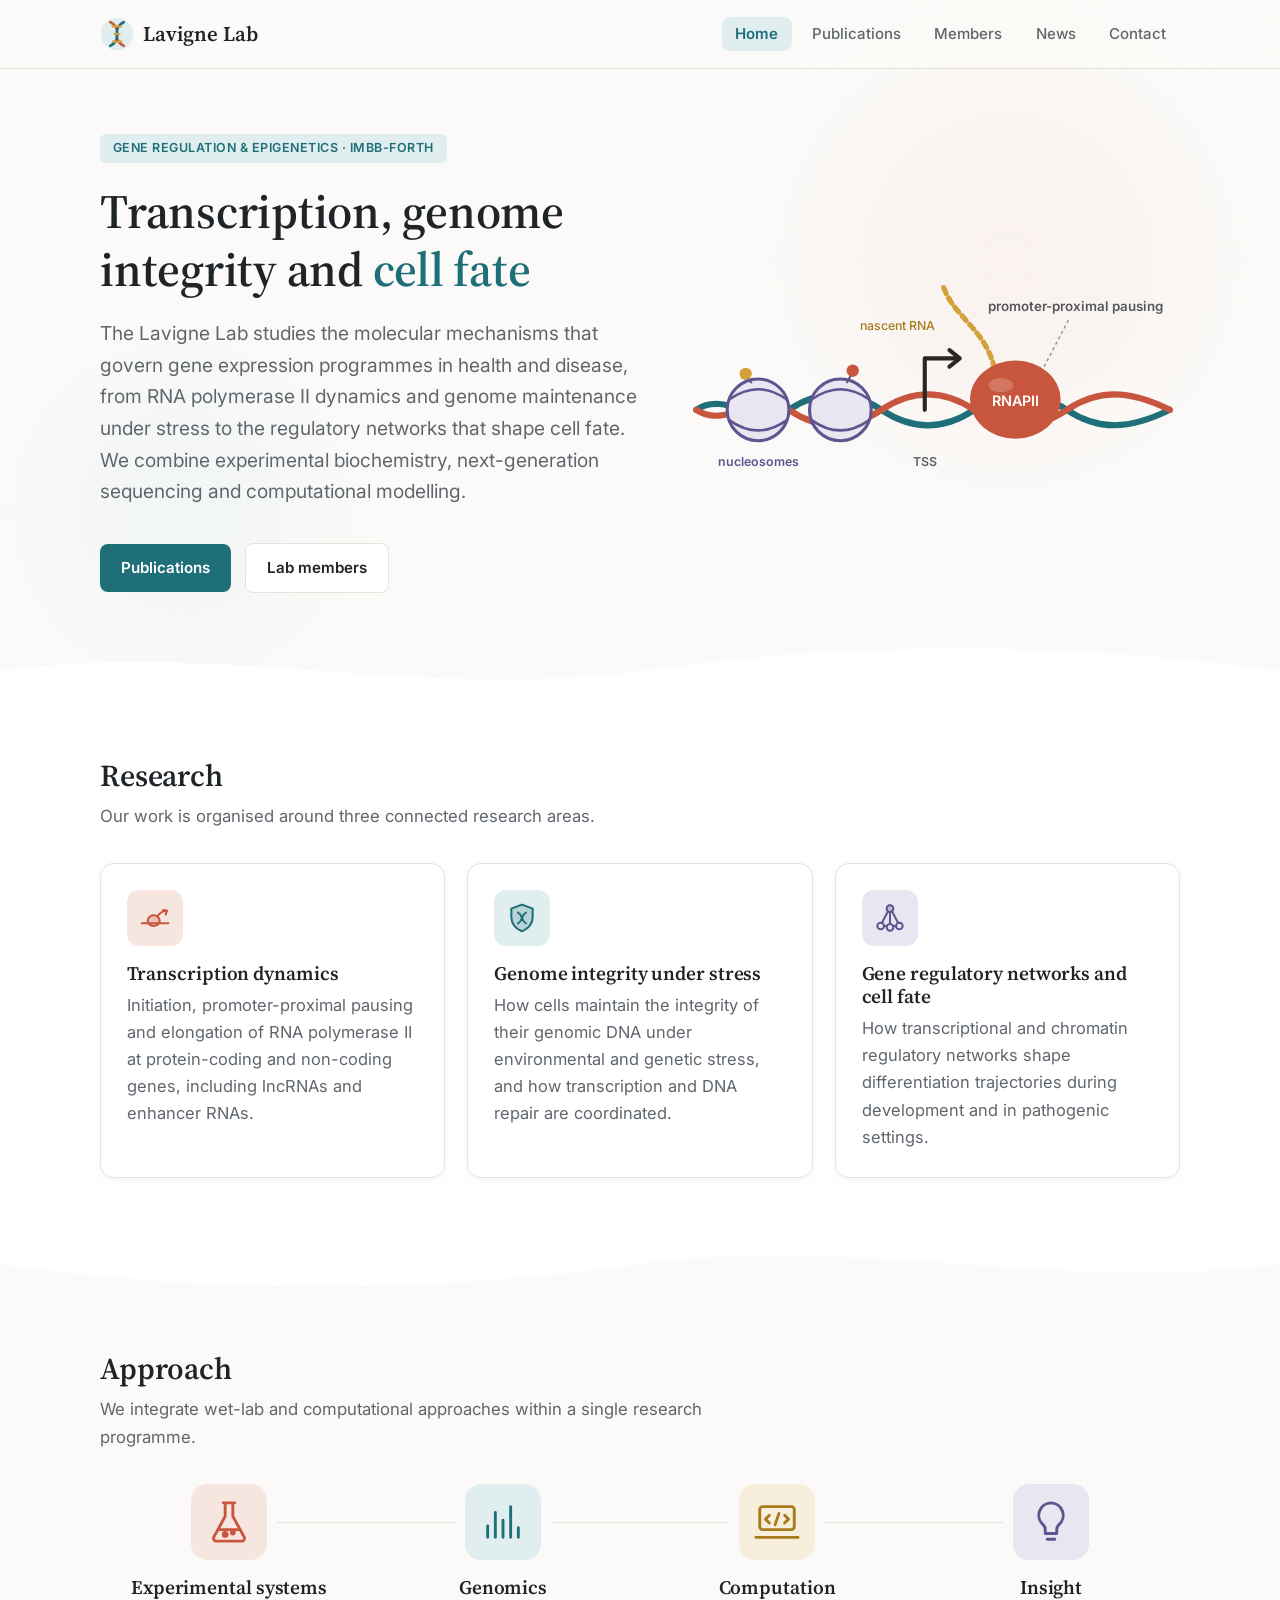
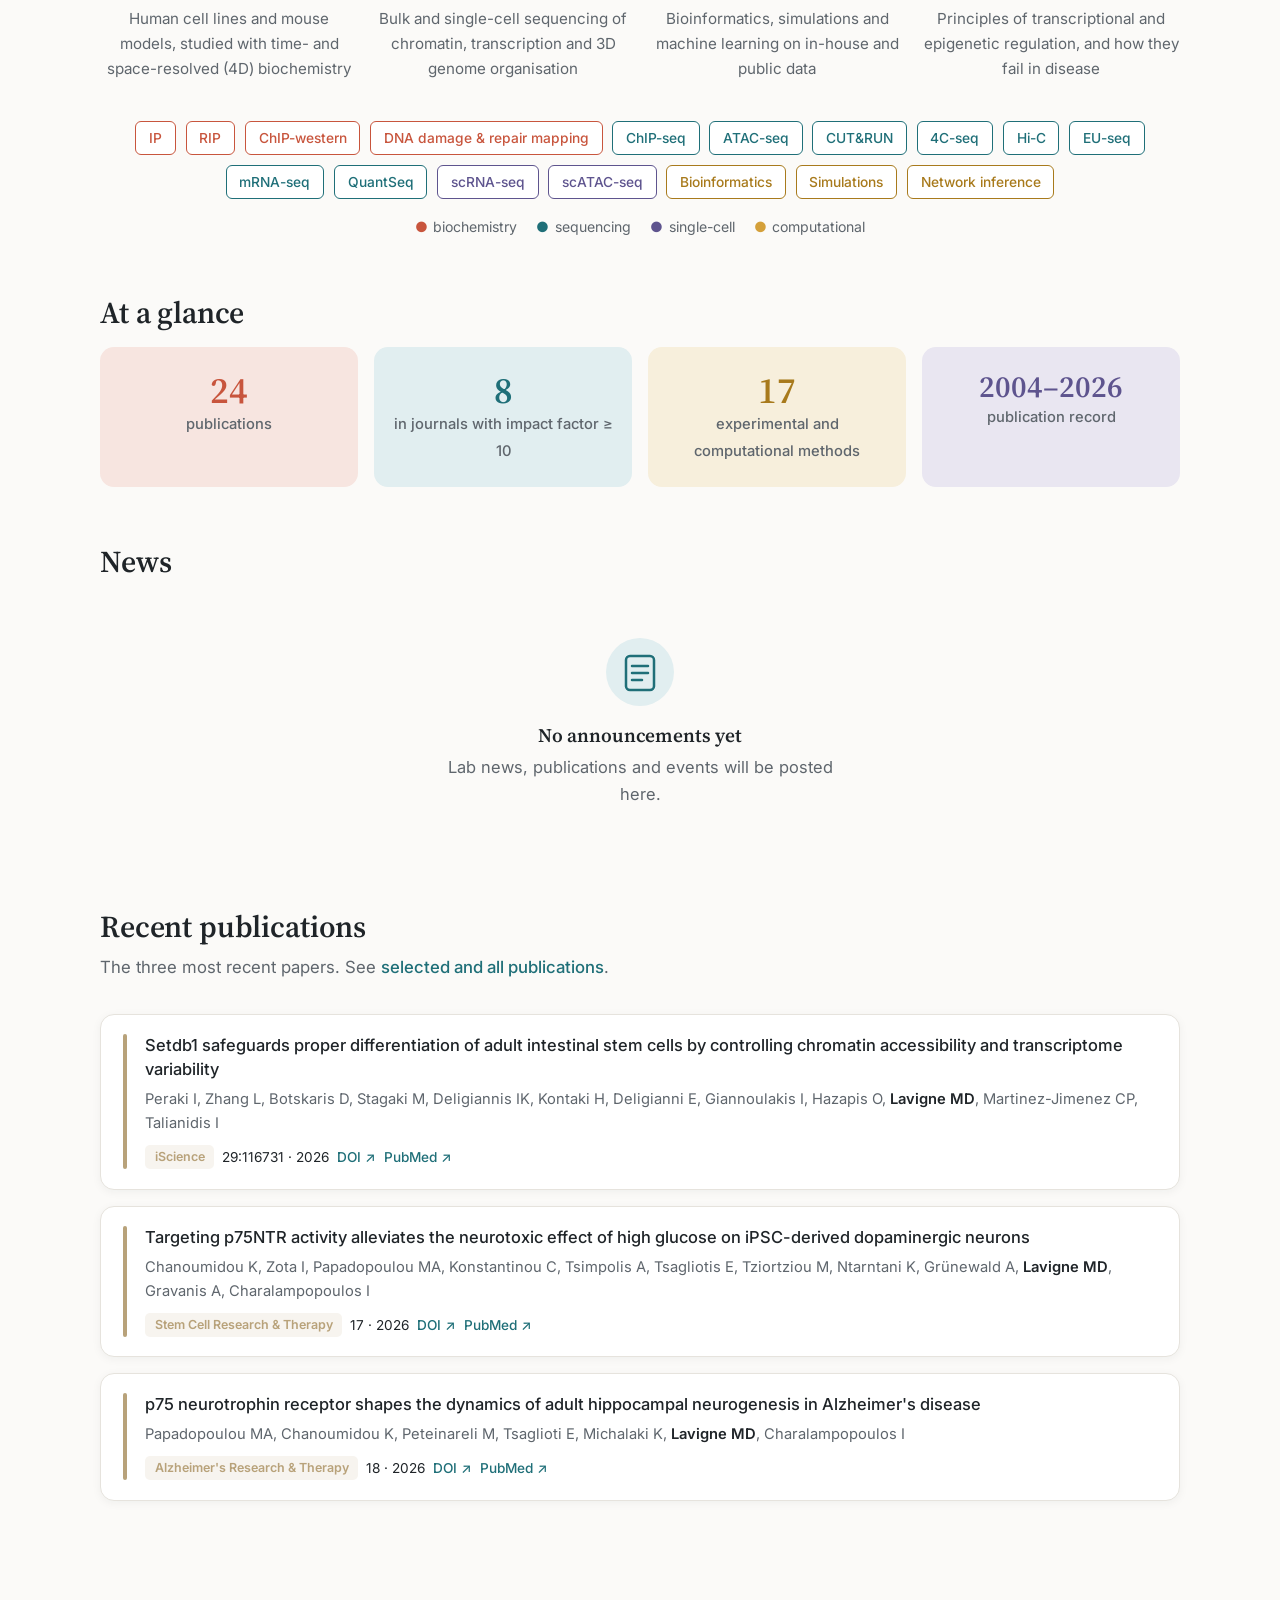
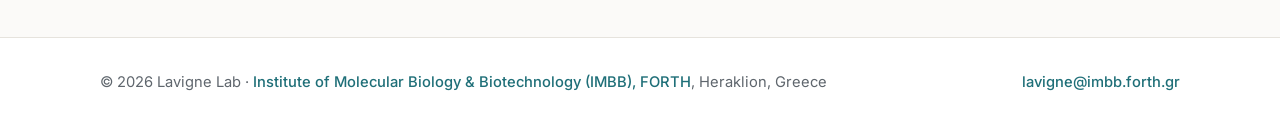
==== commit 52e92a1f: "Import full publication list from PubMed and add Selected publications 24 papers ("Lavigne MD"[Autho" ====
--- a/index.html
+++ b/index.html
@@ -151,7 +151,7 @@
     <section style="padding-top:0">
       <div class="container">
         <h2>Recent publications</h2>
-        <p class="section-sub">Selected recent work. See all <a href="publications.html">publications</a>.</p>
+        <p class="section-sub">The three most recent papers. See <a href="publications.html">selected and all publications</a>.</p>
         <div id="home-pubs"></div>
       </div>
     </section>
